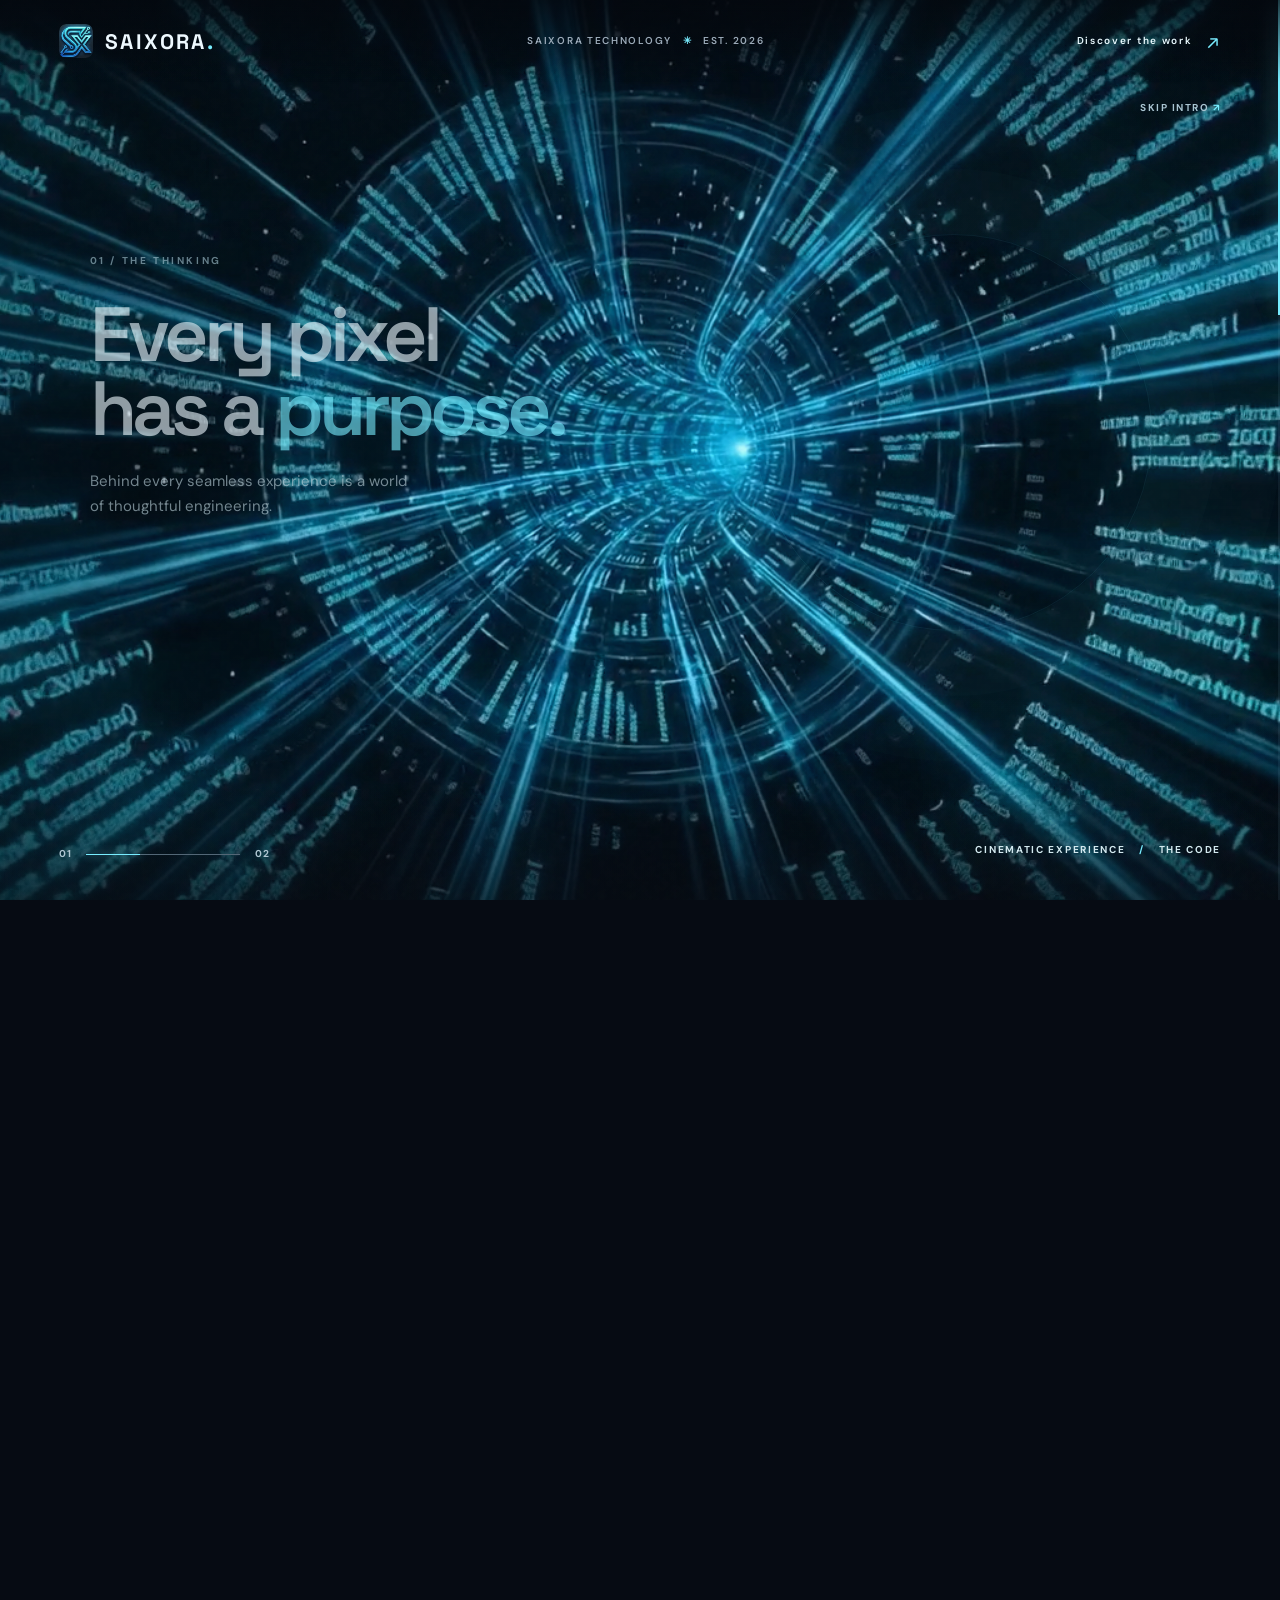
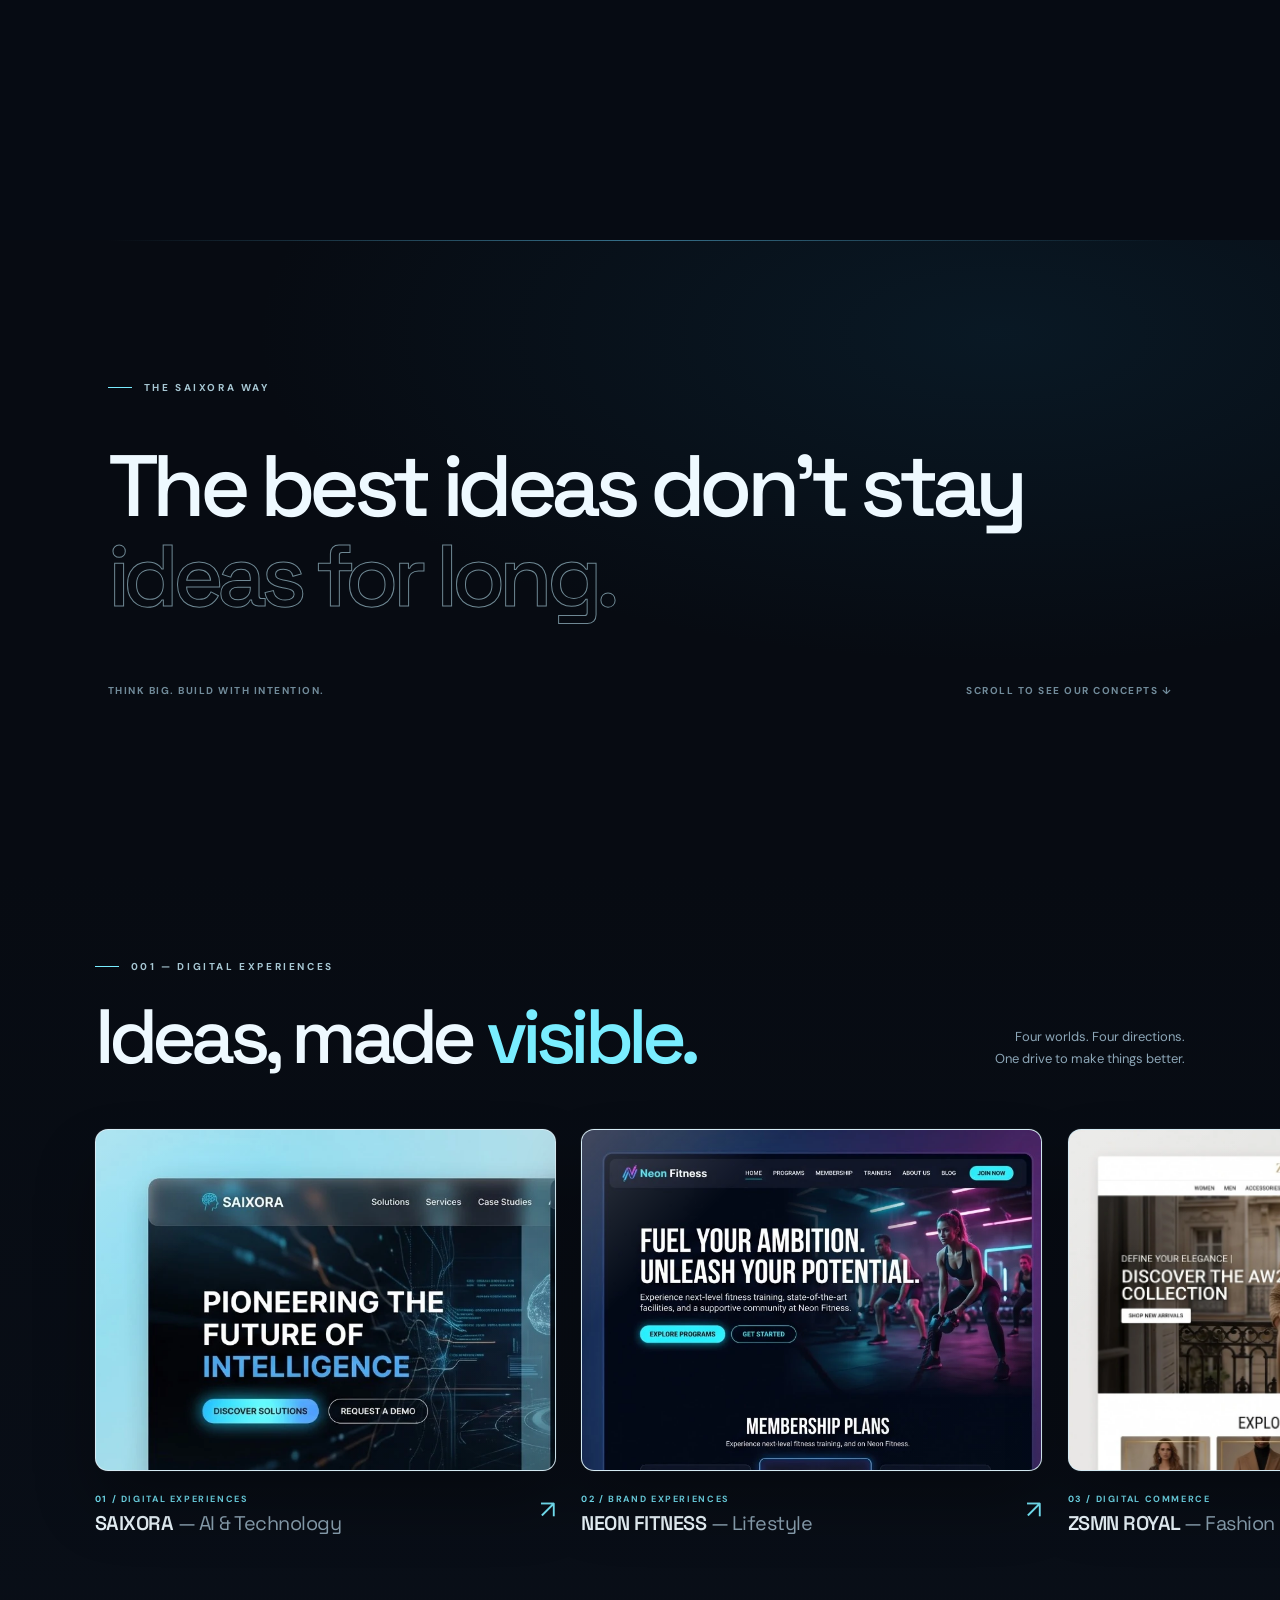
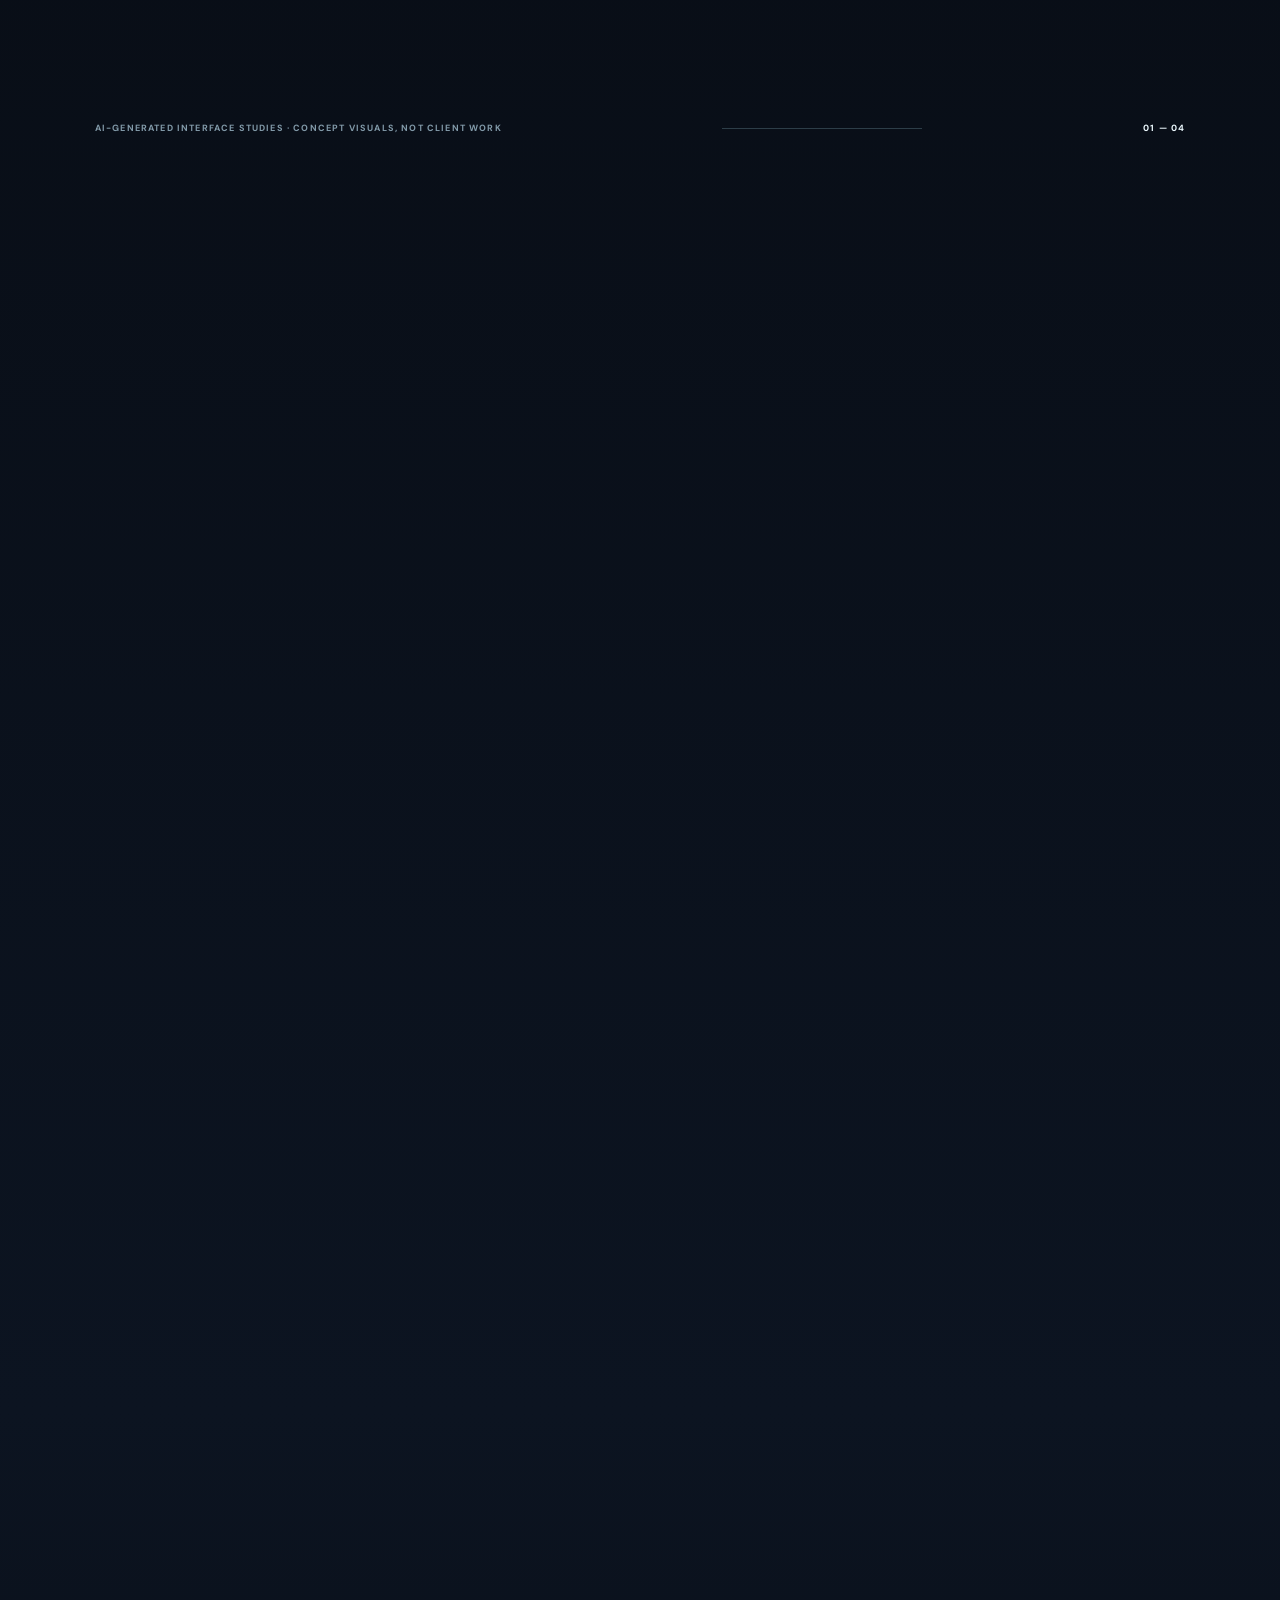
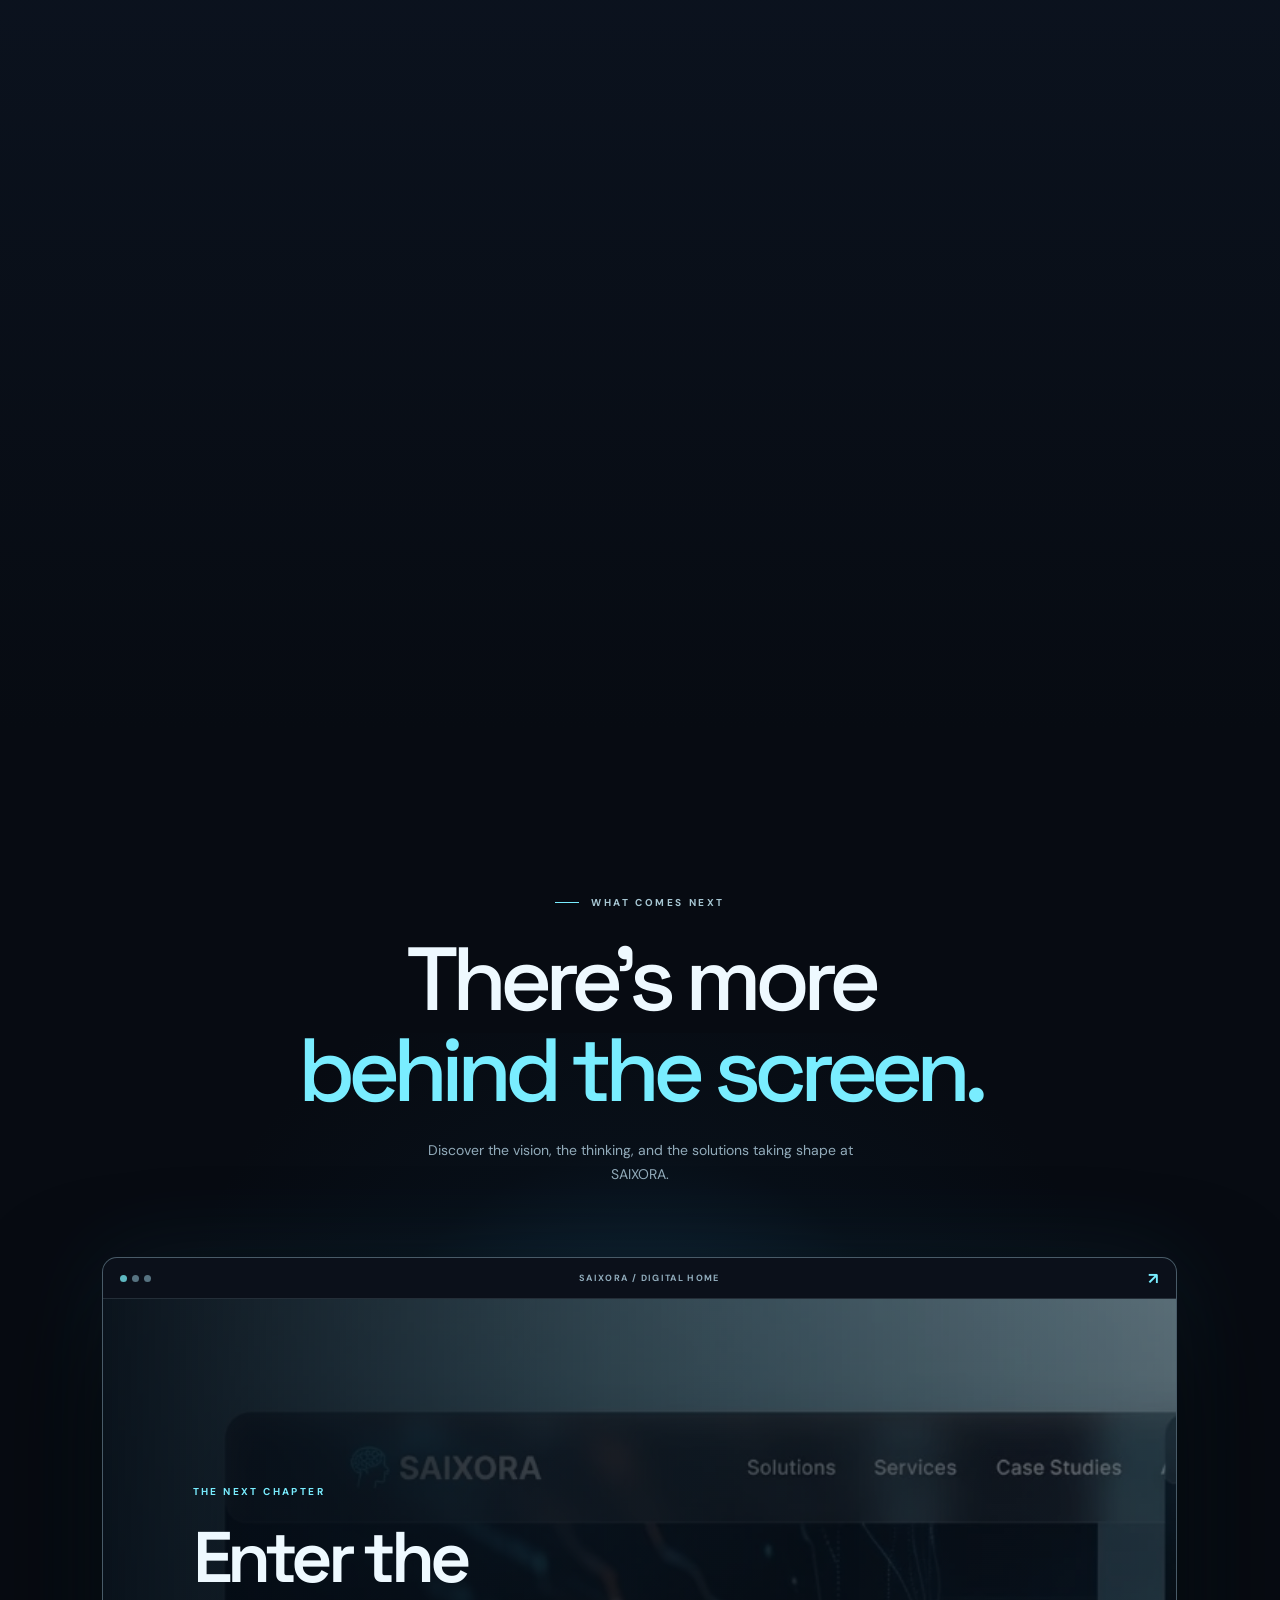
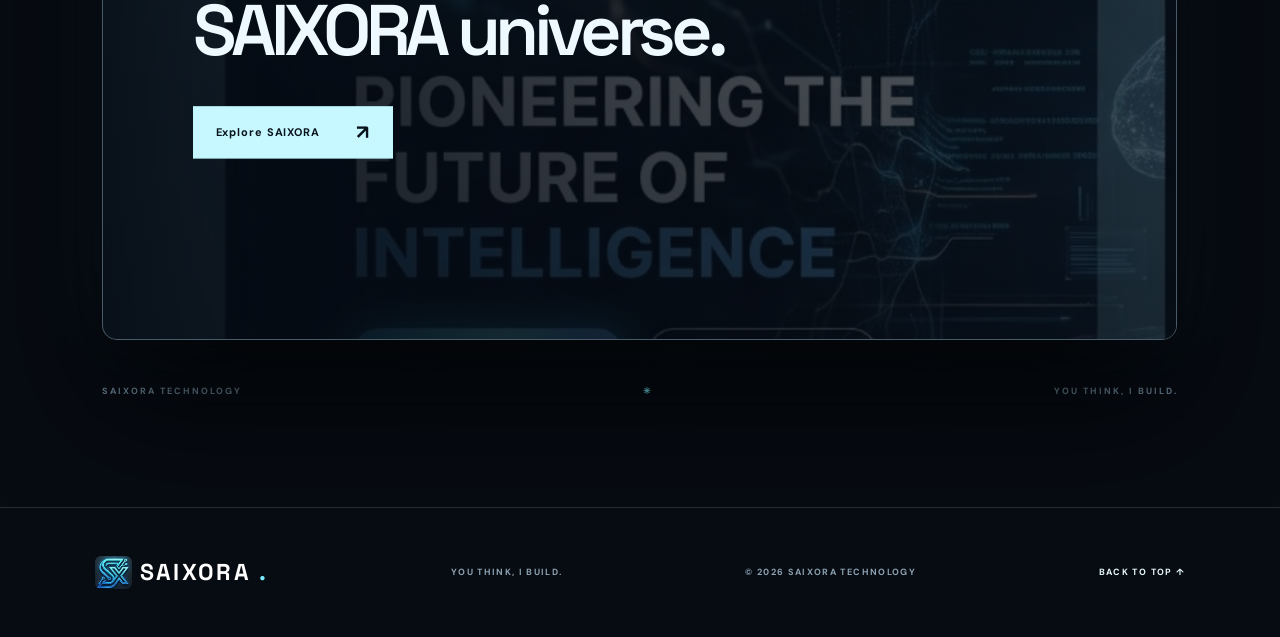
==== public/index.html @ 0c9376a0 "Saixora File uploads" ====
<!doctype html>
<html lang="en">
<head>
  <meta charset="utf-8">
  <meta name="viewport" content="width=device-width, initial-scale=1, viewport-fit=cover">
  <meta name="theme-color" content="#070b12">
  <meta name="description" content="SAIXORA — You think, I build. A cinematic introduction to thoughtful software, design, and technology.">
  <meta name="robots" content="noindex, nofollow">
  
  <title>SAIXORA® — You think, I build.</title>
  <link rel="icon" href="assets/favicon.png" type="image/png">
  <link rel="preload" href="assets/opening-poster.webp" as="image" fetchpriority="high">
  <link rel="stylesheet" href="styles.css">
</head>
<body>
  <a class="skip-link" href="#work">Skip cinematic introduction</a>
  <div class="ambient ambient--one" aria-hidden="true"></div>
  <div class="ambient ambient--two" aria-hidden="true"></div>

  <header class="site-header" id="siteHeader">
    <a href="#top" class="brand" aria-label="SAIXORA, back to beginning">
      <span class="brand-symbol" aria-hidden="true"><img src="assets/saixora-symbol.webp" alt="" width="38" height="38"></span>
      <span>SAIXORA<span class="brand-dot">.</span></span>
    </a>
    <span class="header-center">SAIXORA TECHNOLOGY <span class="header-star">✳</span> EST. 2026</span>
    <a class="header-link" href="#work">Discover the work <span aria-hidden="true">↗</span></a>
  </header>

  <main id="top">
    <section class="story" id="story" aria-label="Scroll-controlled cinematic SAIXORA introduction">
      <div class="story-stage">
        <div class="video-shell" aria-hidden="true">
          <video id="cinematic" class="cinematic" muted playsinline webkit-playsinline preload="none" poster="assets/opening-poster.webp" disablepictureinpicture aria-hidden="true">
            
          </video>
          <div class="video-vignette"></div>
          <div class="video-bottom-fade"></div>
          <div class="cinematic-grain"></div>
        </div>
        <div class="hero-orbit" aria-hidden="true"></div>
        <div class="story-copy story-copy--intro" id="introCopy">
          <p class="eyebrow"><span class="pulse-dot"></span> FROM THOUGHT TO TECHNOLOGY</p>
          <h1>You think<span class="accent-comma">,</span><br><span class="gradient-text">I build.</span></h1>
          <p class="story-subtitle">Not just websites. Experiences that turn ideas into something real.</p>
          <a class="text-link" href="#work">See what's possible <span aria-hidden="true">↗</span></a>
        </div>
        <div class="story-copy story-copy--code" id="codeCopy" aria-hidden="true">
          <p class="eyebrow">01 / THE THINKING</p>
          <h2>Every pixel<br>has a <em>purpose.</em></h2>
          <p>Behind every seamless experience is a world of thoughtful engineering.</p>
        </div>
        <div class="story-copy story-copy--craft" id="craftCopy" aria-hidden="true">
          <p class="eyebrow">02 / THE MAKING</p>
          <h2>Designed to feel.<br><em>Built to work.</em></h2>
          <p>Design, code and curiosity — engineered together.</p>
        </div>
        <div class="story-progress" aria-label="Introduction scroll progress">
          <span>01</span><span class="story-progress-track"><span id="storyProgressFill"></span></span><span>02</span>
        </div>
        <div class="story-hint" id="storyHint"><span class="scroll-wheel" aria-hidden="true"><span></span></span><span>SCROLL TO EXPLORE</span></div>
        <div class="story-status" id="storyStatus" role="status" aria-live="polite">CINEMATIC EXPERIENCE <span class="status-separator">/</span> <span id="sceneLabel">DISCOVER</span></div>
        <a class="skip-intro" href="#work">SKIP INTRO <span aria-hidden="true">↗</span></a>
        <div class="story-scroll-indicator" aria-hidden="true"><span></span></div>
      </div>
    </section>

    <section class="manifesto" aria-label="Our approach">
      <div class="manifesto-line" aria-hidden="true"></div>
      <p class="section-kicker"><span class="kicker-rule"></span> THE SAIXORA WAY</p>
      <p class="manifesto-heading">The best ideas don't stay<br><span class="outline-text">ideas for long.</span></p>
      <div class="manifesto-bottom"><span>THINK BIG. BUILD WITH INTENTION.</span><span>SCROLL TO SEE OUR CONCEPTS ↓</span></div>
    </section>

    <section class="gallery" id="work" aria-label="Selected website interface concepts">
      <div class="gallery-stage">
        <div class="gallery-header">
          <div>
            <p class="section-kicker"><span class="kicker-rule"></span> 001 — DIGITAL EXPERIENCES</p>
            <h2>Ideas, made <em>visible.</em></h2>
          </div>
          <div class="gallery-lead">Four worlds. Four directions.<br>One drive to make things better.</div>
        </div>
        <div class="gallery-viewport" id="galleryViewport">
          <div class="gallery-track" id="galleryTrack">
            <button class="project-card" type="button" data-project="saixora" aria-label="View SAIXORA interface concept">
              <span class="project-preview"><img loading="lazy" src="assets/saixora.webp" alt="Dark AI technology website interface concept for SAIXORA"><span class="preview-reflection"></span><span class="project-open" aria-hidden="true">↗</span></span>
              <span class="project-info"><span><span class="project-index">01 / DIGITAL EXPERIENCES</span><strong>SAIXORA <span>— AI & Technology</span></strong></span><span class="project-arrow" aria-hidden="true">↗</span></span>
            </button>
            <button class="project-card" type="button" data-project="neon" aria-label="View Neon Fitness interface concept">
              <span class="project-preview"><img loading="lazy" src="assets/neon-fitness.webp" alt="Neon blue and violet fitness website interface concept"><span class="preview-reflection"></span><span class="project-open" aria-hidden="true">↗</span></span>
              <span class="project-info"><span><span class="project-index">02 / BRAND EXPERIENCES</span><strong>NEON FITNESS <span>— Lifestyle</span></strong></span><span class="project-arrow" aria-hidden="true">↗</span></span>
            </button>
            <button class="project-card" type="button" data-project="royal" aria-label="View ZSMN Royal interface concept">
              <span class="project-preview"><img loading="lazy" src="assets/zsmn-royal.webp" alt="Editorial beige fashion ecommerce website interface concept"><span class="preview-reflection"></span><span class="project-open" aria-hidden="true">↗</span></span>
              <span class="project-info"><span><span class="project-index">03 / DIGITAL COMMERCE</span><strong>ZSMN ROYAL <span>— Fashion</span></strong></span><span class="project-arrow" aria-hidden="true">↗</span></span>
            </button>
            <button class="project-card" type="button" data-project="nova" aria-label="View Secure Nova interface concept">
              <span class="project-preview"><img loading="lazy" src="assets/secure-nova.webp" alt="Clean blue classroom security platform website interface concept"><span class="preview-reflection"></span><span class="project-open" aria-hidden="true">↗</span></span>
              <span class="project-info"><span><span class="project-index">04 / PRODUCT DESIGN</span><strong>SECURE NOVA <span>— Education</span></strong></span><span class="project-arrow" aria-hidden="true">↗</span></span>
            </button>
          </div>
        </div>
        <div class="gallery-footer"><span>AI-GENERATED INTERFACE STUDIES · CONCEPT VISUALS, NOT CLIENT WORK</span><div class="gallery-progress"><span id="galleryProgressFill"></span></div><span class="gallery-counter" id="galleryCounter">01 — 04</span></div>
      </div>
    </section>

    <section class="spotlight" id="spotlight" aria-label="Explore the SAIXORA concept">
      <div class="spotlight-glow" aria-hidden="true"></div>
      <div class="spotlight-heading"><p class="section-kicker"><span class="kicker-rule"></span> WHAT COMES NEXT</p><h2>There's more<br><em>behind the screen.</em></h2><p>Discover the vision, the thinking, and the solutions taking shape at SAIXORA.</p></div>
      <div class="spotlight-frame" id="spotlightFrame">
        <div class="spotlight-topbar" aria-hidden="true"><span class="window-dots"><i></i><i></i><i></i></span><span>SAIXORA / DIGITAL HOME</span><span class="window-arrow">↗</span></div>
        <div class="spotlight-visual"><img src="assets/saixora.webp" loading="lazy" alt="SAIXORA AI-themed website interface concept"><div class="spotlight-scrim"></div><div class="spotlight-overlay"><span class="spotlight-label">THE NEXT CHAPTER</span><h3>Enter the<br>SAIXORA universe.</h3><button class="explore-button" id="exploreBtn" type="button"><span>Explore SAIXORA</span><span aria-hidden="true">↗</span></button></div></div>
      </div>
      <p class="spotlight-footnote">SAIXORA TECHNOLOGY <span>✳</span> YOU THINK, I BUILD.</p>
    </section>
  </main>

  <footer class="footer"><a href="#top" class="footer-brand"><img src="assets/saixora-symbol.webp" alt="" width="37" height="33">SAIXORA<span>.</span></a><span>YOU THINK, I BUILD.</span><span>© <span id="year">2026</span> SAIXORA TECHNOLOGY</span><a href="#top">BACK TO TOP ↑</a></footer>

  <dialog id="projectDialog" class="project-dialog" aria-labelledby="dialogTitle">
    <div class="dialog-top"><span class="dialog-kicker">INTERFACE CONCEPT / <span id="dialogNumber">01</span></span><button type="button" id="closeDialog" class="dialog-close" aria-label="Close project preview">✕</button></div>
    <div class="dialog-grid"><div class="dialog-image"><img id="dialogImage" src="assets/saixora.webp" alt=""></div><div class="dialog-details"><span class="section-kicker">THE CONCEPT</span><h2 id="dialogTitle">SAIXORA</h2><p id="dialogDescription"></p><p class="dialog-note">AI-generated concept artwork supplied for this landing page; not a live client project.</p><button type="button" class="dialog-back" id="dialogBack">Back to the gallery ↗</button></div></div>
  </dialog>


  <script src="script.js" defer></script>
</body>
</html>
---- public/styles.css ----
@import url('https://fonts.googleapis.com/css2?family=DM+Sans:wght@400;500;600;700&family=Space+Grotesk:wght@400;500;600;700&display=swap');
:root{color-scheme:dark;--bg:#070b12;--bg2:#0b101b;--ink:#eef9ff;--muted:#8b9da9;--line:rgba(192,236,255,.15);--cyan:#79edff;--blue:#3997ff;--header-h:82px;--font-display:'Space Grotesk',Arial,sans-serif;--font-body:'DM Sans',Arial,sans-serif;scroll-behavior:smooth}
*{box-sizing:border-box}html{background:var(--bg);scroll-padding-top:20px}body{margin:0;overflow-x:hidden;background:var(--bg);color:var(--ink);font-family:var(--font-body);-webkit-font-smoothing:antialiased}body.dialog-open{overflow:hidden}button,a{-webkit-tap-highlight-color:transparent}button{font:inherit}a{color:inherit;text-decoration:none}button:focus-visible,a:focus-visible{outline:2px solid var(--cyan);outline-offset:5px}button:disabled{cursor:not-allowed}::selection{background:var(--cyan);color:#08111b}.skip-link{position:fixed;z-index:101;top:-90px;left:15px;background:#d2fcff;color:#061020;border-radius:8px;padding:15px}.skip-link:focus{top:15px}.ambient{position:fixed;pointer-events:none;z-index:0;border-radius:50%;filter:blur(110px);opacity:.22}.ambient--one{top:-25%;right:-20%;width:50vw;height:50vw;background:#194e8d}.ambient--two{bottom:-40%;left:-20%;width:55vw;height:55vw;background:#07748e;opacity:.12}
.site-header{position:fixed;z-index:40;top:0;left:0;right:0;height:var(--header-h);display:flex;align-items:center;justify-content:space-between;gap:24px;padding:0 clamp(23px,4.6vw,86px);background:linear-gradient(180deg,rgba(4,8,14,.78),rgba(4,8,14,0));transition:background .35s,border-color .35s;white-space:nowrap}.site-header.is-scrolled{background:rgba(5,9,16,.83);backdrop-filter:blur(24px);-webkit-backdrop-filter:blur(24px);border-bottom:1px solid var(--line)}.brand{display:inline-flex;align-items:center;gap:12px;font:700 21px/1 var(--font-display);letter-spacing:.115em}.brand-symbol{width:34px;height:34px;display:inline-flex;color:#a5f0ff}.brand-symbol svg{width:100%}.brand-dot{color:var(--cyan)}.header-center,.header-link{font:600 10px/1.4 var(--font-body);letter-spacing:.17em}.header-center{color:#9cabb9}.header-star{color:var(--cyan);padding:0 7px}.header-link{display:flex;gap:15px;align-items:center;color:#eafaff}.header-link span{font:20px/1 var(--font-display);color:var(--cyan);transition:transform .2s}.header-link:hover span{transform:translate(3px,-3px)}
.story{position:relative;height:560vh;background:#060b13}.story-stage{position:sticky;top:0;height:100vh;height:100svh;min-height:520px;overflow:hidden;isolation:isolate}.video-shell,.cinematic,.video-vignette,.video-bottom-fade,.cinematic-grain{position:absolute;inset:0;width:100%;height:100%}.video-shell{z-index:-2;background:#050a12}.cinematic{display:block;object-fit:cover;object-position:center center}.video-vignette{background:linear-gradient(90deg,rgba(3,8,14,.36),transparent 45%,rgba(4,9,17,.09)),linear-gradient(0deg,rgba(4,8,15,.48),transparent 24%,transparent 70%,rgba(4,8,15,.36))}.video-bottom-fade{background:linear-gradient(0deg,rgba(7,11,18,.48),transparent 13%)}.cinematic-grain{opacity:.15;pointer-events:none;background-image:url("data:image/svg+xml,%3Csvg viewBox='0 0 180 180' xmlns='http://www.w3.org/2000/svg'%3E%3Cfilter id='n'%3E%3CfeTurbulence type='fractalNoise' baseFrequency='.7' numOctaves='2' stitchTiles='stitch'/%3E%3C/filter%3E%3Cpath filter='url(%23n)' opacity='.1' d='M0 0h180v180H0z'/%3E%3C/svg%3E")}.hero-orbit{position:absolute;top:26%;right:10%;width:31vw;max-width:480px;aspect-ratio:1;border:1px solid rgba(121,237,255,.11);border-radius:50%;box-shadow:0 0 0 65px rgba(121,237,255,.024),0 0 0 130px rgba(121,237,255,.019);opacity:.65;pointer-events:none}.story-copy{position:absolute;z-index:3;pointer-events:none}.story-copy--intro{top:25%;right:clamp(25px,8.8vw,170px);max-width:min(545px,43vw);opacity:1;transform:translateY(0)}.story-copy--intro .text-link{pointer-events:auto}.eyebrow,.section-kicker{margin:0;display:flex;gap:12px;align-items:center;font-size:10px;font-weight:700;letter-spacing:.26em;color:#a7c7d3}.pulse-dot{display:inline-block;height:6px;width:6px;border-radius:50%;background:var(--cyan);box-shadow:0 0 0 6px rgba(121,237,255,.11),0 0 20px var(--cyan)}.story-copy h1{margin:31px 0 24px;font:600 clamp(76px,7.7vw,156px)/.87 var(--font-display);letter-spacing:-.088em;white-space:nowrap}.accent-comma{color:var(--cyan)}.gradient-text{background:linear-gradient(95deg,#f8feff 15%,#9deaff 64%,#57abe9);-webkit-background-clip:text;background-clip:text;color:transparent}.story-subtitle{margin:0;max-width:330px;font-size:clamp(13px,1.15vw,17px);line-height:1.7;color:#bdcdd9}.text-link{display:inline-flex;margin-top:35px;gap:36px;align-items:center;border-bottom:1px solid rgba(202,239,249,.64);padding:0 0 13px;font-size:11px;letter-spacing:.14em;text-transform:uppercase;font-weight:700}.text-link span{color:var(--cyan);font-size:20px}.story-copy--code,.story-copy--craft{top:27%;left:clamp(30px,7vw,140px);max-width:500px;opacity:0;transform:translateY(30px)}.story-copy--code h2,.story-copy--craft h2{margin:30px 0 23px;font:600 clamp(56px,6vw,102px)/.97 var(--font-display);letter-spacing:-.065em}.story-copy--code h2 em,.story-copy--craft h2 em,.gallery-header em,.spotlight-heading em{font-style:normal;color:var(--cyan)}.story-copy--code p:last-child,.story-copy--craft p:last-child{max-width:320px;color:#bdd3dc;line-height:1.7;font-size:15px}.story-progress{position:absolute;z-index:4;left:clamp(25px,4.6vw,86px);bottom:41px;display:flex;gap:15px;align-items:center;color:#b0c7d2;font:700 10px/1 var(--font-body);letter-spacing:.08em}.story-progress-track{width:clamp(80px,12vw,180px);height:1px;background:#536776;display:block}.story-progress-track span{display:block;height:100%;width:0;background:var(--cyan);box-shadow:0 0 8px var(--cyan)}.story-hint{position:absolute;left:50%;bottom:36px;transform:translateX(-50%);display:flex;flex-direction:column;align-items:center;gap:12px;font:700 9px/1 var(--font-body);letter-spacing:.25em;color:#d4eaf0;transition:opacity .3s}.scroll-wheel{height:32px;width:21px;border:1px solid #95bec7;border-radius:14px;display:flex;justify-content:center;padding-top:6px}.scroll-wheel span{height:7px;width:2px;background:var(--cyan);border-radius:2px;animation:scroll-dot 1.7s ease-in-out infinite}@keyframes scroll-dot{0%,100%{transform:translateY(0);opacity:0}40%{opacity:1}80%{transform:translateY(10px);opacity:0}}.story-status{position:absolute;bottom:45px;right:clamp(25px,4.6vw,86px);font:700 10px/1 var(--font-body);letter-spacing:.17em;color:#d3e9ef}.status-separator{padding:0 10px;color:var(--cyan)}.skip-intro{position:absolute;right:clamp(25px,4.6vw,86px);top:calc(var(--header-h) + 21px);color:#a9c4d1;font:700 10px/1 var(--font-body);letter-spacing:.15em}.skip-intro span{color:var(--cyan)}.story-scroll-indicator{position:absolute;right:0;top:0;width:2px;height:100%;background:rgba(151,218,239,.08)}.story-scroll-indicator span{display:block;background:var(--cyan);width:100%;height:0;box-shadow:0 0 20px var(--cyan)}
.manifesto{position:relative;z-index:2;min-height:70vh;padding:clamp(100px,11vw,190px) clamp(25px,8.4vw,165px) 70px;background:radial-gradient(ellipse 58% 52% at 78% 15%,rgba(16,65,92,.25),transparent),#070b12}.manifesto-line{position:absolute;top:0;left:8.4%;right:8.4%;height:1px;background:linear-gradient(90deg,transparent,#36708a,transparent)}.kicker-rule{width:24px;height:1px;background:var(--cyan);display:inline-block}.manifesto-heading{font:500 clamp(49px,6.8vw,119px)/1.04 var(--font-display);letter-spacing:-.074em;margin:47px 0 62px}.outline-text{color:transparent;-webkit-text-stroke:1px rgba(197,241,255,.55)}.manifesto-bottom{display:flex;justify-content:space-between;gap:25px;color:#718b9a;font-size:10px;letter-spacing:.15em;font-weight:700}.gallery{height:340vh;position:relative;background:linear-gradient(180deg,#070b12,#0c1421 70%,#070b12)}.gallery-stage{position:sticky;top:0;min-height:650px;height:100vh;height:100svh;display:flex;flex-direction:column;overflow:hidden;padding:clamp(85px,10vh,110px) 0 36px}.gallery-header{display:flex;justify-content:space-between;align-items:flex-end;padding:0 clamp(25px,7.4vw,140px);gap:30px}.gallery-header h2{font:500 clamp(48px,6vw,100px)/1.02 var(--font-display);letter-spacing:-.075em;margin:24px 0 0}.gallery-lead{font-size:13px;line-height:1.7;color:#8ca6b7;text-align:right;margin-bottom:5px}.gallery-viewport{width:100%;margin-top:clamp(30px,6vh,67px);overflow:visible;flex:1;min-height:0}.gallery-track{display:flex;gap:clamp(20px,2vw,36px);padding:0 clamp(25px,7.4vw,140px);width:max-content;will-change:transform;align-items:flex-start}.project-card{border:0;padding:0;color:inherit;text-align:left;background:none;display:block;flex:none;width:clamp(310px,36vw,610px);cursor:pointer}.project-preview{position:relative;display:block;height:clamp(250px,38vh,440px);border:1px solid rgba(177,236,255,.22);border-radius:13px;overflow:hidden;background:#dfeaf1;box-shadow:0 34px 60px rgba(0,0,0,.3),0 0 0 1px rgba(255,255,255,.04)}.project-preview img{position:absolute;inset:0;width:100%;height:auto;min-height:100%;object-fit:cover;object-position:top center;transition:transform .7s cubic-bezier(.2,.8,.2,1);display:block}.project-card:hover .project-preview img,.project-card:focus-visible .project-preview img{transform:scale(1.055)}.preview-reflection{position:absolute;inset:0;background:linear-gradient(135deg,rgba(255,255,255,.2),transparent 26%,transparent 70%,rgba(4,17,31,.22));pointer-events:none}.project-open{position:absolute;bottom:19px;right:19px;display:grid;place-items:center;height:39px;width:39px;border-radius:50%;background:#ecfcff;color:#06111b;font-size:24px;opacity:0;transform:translateY(10px);transition:.3s}.project-card:hover .project-open,.project-card:focus-visible .project-open{opacity:1;transform:none}.project-info{margin-top:22px;display:flex;justify-content:space-between;gap:20px}.project-info strong{font:600 clamp(15px,1.55vw,22px)/1.5 var(--font-display);letter-spacing:-.025em;display:block}.project-info strong span{font-weight:400;color:#8da4b4}.project-index{display:block;color:var(--cyan);font-size:9px;letter-spacing:.18em;font-weight:700;margin-bottom:4px}.project-arrow{font-size:25px;color:var(--cyan)}.gallery-footer{display:flex;justify-content:space-between;align-items:center;gap:25px;padding:20px clamp(25px,7.4vw,140px) 0;color:#829aa9;font-size:9px;letter-spacing:.13em;font-weight:700;white-space:nowrap}.gallery-progress{height:1px;flex:1;max-width:200px;background:rgba(157,201,216,.25)}.gallery-progress span{height:100%;width:0;display:block;background:var(--cyan)}.gallery-counter{color:#edfaff}
.spotlight{min-height:130vh;padding:clamp(110px,13vw,230px) clamp(24px,8vw,160px) 110px;position:relative;isolation:isolate;text-align:center;overflow:hidden;background:#070b12}.spotlight-glow{position:absolute;z-index:-1;left:50%;top:22%;transform:translateX(-50%);width:min(1000px,90vw);height:950px;background:radial-gradient(ellipse at 50% 45%,rgba(43,123,174,.3),rgba(15,52,76,.1) 42%,transparent 70%);pointer-events:none}.spotlight-heading .section-kicker{justify-content:center}.spotlight-heading h2{font:500 clamp(57px,7vw,115px)/1.01 var(--font-display);letter-spacing:-.078em;margin:25px auto 24px}.spotlight-heading p:last-child{font-size:14px;max-width:450px;margin:0 auto;line-height:1.7;color:#92abba}.spotlight-frame{max-width:1180px;margin:70px auto 0;transform:perspective(1000px) rotateX(7deg) scale(.92);opacity:.75;transition:transform 1s cubic-bezier(.2,.65,.22,1),opacity 1s;overflow:hidden;border-radius:15px;border:1px solid rgba(189,233,248,.35);box-shadow:0 60px 125px rgba(0,0,0,.8),0 0 100px rgba(55,134,173,.14);background:#0b101a}.spotlight-frame.in-view{transform:perspective(1000px) rotateX(0) scale(1);opacity:1}.spotlight-topbar{height:41px;display:flex;align-items:center;justify-content:space-between;padding:0 17px;border-bottom:1px solid rgba(199,244,255,.13);color:#91acbc;font-size:9px;letter-spacing:.15em;font-weight:700}.window-dots{display:flex;gap:5px}.window-dots i{width:7px;height:7px;background:#567280;border-radius:50%}.window-dots i:first-child{background:#5eb8c1}.window-arrow{font-size:16px;color:var(--cyan)}.spotlight-visual{height:clamp(420px,63vw,640px);overflow:hidden;position:relative;background:#101a23}.spotlight-visual>img{width:100%;height:auto;display:block;min-height:100%;object-fit:cover;object-position:top center;opacity:.7;filter:saturate(.82)}.spotlight-scrim{position:absolute;inset:0;background:linear-gradient(90deg,rgba(4,11,20,.94),rgba(4,11,20,.62) 47%,rgba(4,11,20,.35)),linear-gradient(0deg,rgba(4,11,20,.45),transparent)}.spotlight-overlay{position:absolute;left:clamp(25px,7vw,110px);top:50%;transform:translateY(-50%);text-align:left}.spotlight-label{color:var(--cyan);font-weight:700;letter-spacing:.24em;font-size:10px}.spotlight-overlay h3{font:600 clamp(43px,5.6vw,91px)/1.02 var(--font-display);letter-spacing:-.075em;margin:21px 0 39px}.explore-button{display:inline-flex;align-items:center;justify-content:space-between;gap:36px;padding:18px 22px;border:1px solid #bef7ff;background:#c8f8ff;color:#08131c;font-weight:700;font-size:11px;letter-spacing:.08em;cursor:pointer;transition:background .25s,transform .25s,box-shadow .25s}.explore-button span:last-child{font-size:20px;line-height:.6}.explore-button:hover{transform:translateY(-3px);background:#fff;box-shadow:0 10px 35px rgba(102,219,248,.27)}.spotlight-footnote{display:flex;justify-content:space-between;margin:45px auto 0;max-width:1180px;font-size:9px;letter-spacing:.22em;font-weight:700;color:#728c9d}.spotlight-footnote span{color:var(--cyan)}.footer{min-height:130px;display:flex;justify-content:space-between;align-items:center;gap:24px;flex-wrap:wrap;padding:35px clamp(25px,7.4vw,140px);border-top:1px solid var(--line);color:#8da2b1;font-size:9px;letter-spacing:.15em;font-weight:700}.footer-brand{font:700 23px/1 var(--font-display);letter-spacing:.1em;color:white}.footer-brand span{color:var(--cyan)}.footer a:last-child{color:#e8f9ff}
.project-dialog,.main-dialog{padding:0;border:1px solid rgba(177,236,255,.25);border-radius:15px;color:var(--ink);background:#101925;box-shadow:0 35px 120px rgba(0,0,0,.8)}dialog::backdrop{background:rgba(2,5,11,.85);backdrop-filter:blur(10px)}.project-dialog{width:min(1040px,94vw);max-height:88vh;overflow:hidden}.dialog-top{height:67px;padding:0 25px;display:flex;align-items:center;justify-content:space-between;border-bottom:1px solid var(--line)}.dialog-kicker{font-size:10px;letter-spacing:.19em;color:var(--cyan);font-weight:700}.dialog-close{width:35px;height:35px;border:1px solid var(--line);border-radius:50%;background:none;color:white;cursor:pointer}.dialog-grid{display:grid;grid-template-columns:1.1fr 1fr;min-height:420px;max-height:calc(88vh - 67px)}.dialog-image{overflow-y:auto;background:#e9edf1}.dialog-image img{width:100%;height:auto;display:block}.dialog-details{padding:clamp(30px,5vw,70px);overflow-y:auto;display:flex;flex-direction:column;align-items:flex-start}.dialog-details h2{font:600 clamp(38px,4vw,62px)/1.05 var(--font-display);letter-spacing:-.06em;margin:22px 0}.dialog-details>p:not(.dialog-note){line-height:1.8;font-size:15px;color:#bacbd4}.dialog-note{margin-top:auto;padding-top:20px;color:#819ba9;font-size:11px;line-height:1.6}.dialog-back{background:none;border:0;border-bottom:1px solid var(--cyan);padding:0 0 12px;margin-top:30px;cursor:pointer;color:var(--cyan);font-size:11px;font-weight:700;letter-spacing:.13em;text-transform:uppercase}.main-dialog{width:min(620px,92vw);max-height:90vh;overflow:auto}.main-dialog-inner{padding:clamp(32px,6vw,80px);text-align:center}.main-dialog-graphic{font:700 150px/.9 var(--font-display);letter-spacing:-.1em;color:#e2faff;margin-bottom:20px}.main-dialog-graphic span{font-size:50px;vertical-align:top;color:var(--cyan);margin-left:5px}.main-dialog-inner .section-kicker{justify-content:center}.main-dialog-inner h2{font:600 clamp(35px,5vw,58px)/1.1 var(--font-display);letter-spacing:-.06em;margin:25px 0}.main-dialog-inner p{color:#a8becb;line-height:1.8;font-size:14px;margin:0 auto 30px;max-width:390px}
@media(max-width:1100px){.header-center{display:none}.story-copy--intro{right:5.5vw}.gallery-stage{padding-top:100px}.gallery-header h2{font-size:clamp(45px,7vw,77px)}.project-card{width:clamp(310px,42vw,500px)}.gallery-lead{max-width:200px}}
@media(max-width:700px){:root{--header-h:68px}.site-header{padding:0 22px}.brand{font-size:17px;gap:9px}.brand-symbol{width:28px;height:28px}.header-link{font-size:9px;letter-spacing:.08em;gap:7px}.header-link span{font-size:16px}.story{height:420vh}.story-stage{min-height:0}.cinematic{object-fit:contain;object-position:center center}.video-shell{background:radial-gradient(circle at 55% 48%,#122b40,#050a12 70%)}.video-vignette{background:linear-gradient(0deg,rgba(4,9,17,.8),transparent 31%,transparent 75%,rgba(4,9,17,.4))}.hero-orbit{width:66vw;top:25%;right:-20%;opacity:.4}.story-copy--intro{top:19%;left:26px;right:26px;max-width:none;text-shadow:0 3px 21px rgba(0,0,0,.62)}.story-copy h1{font-size:clamp(64px,15vw,104px);margin:18px 0}.story-subtitle{font-size:13px;max-width:260px}.story-copy--code,.story-copy--craft{top:17%;left:27px;max-width:310px;text-shadow:0 3px 19px #000}.story-copy--code h2,.story-copy--craft h2{font-size:clamp(45px,11vw,70px)}.story-copy--code p:last-child,.story-copy--craft p:last-child{font-size:12px;max-width:245px}.story-progress{left:25px;bottom:30px;gap:9px}.story-progress-track{width:65px}.story-hint{bottom:75px}.story-status{right:24px;bottom:35px;font-size:8px;letter-spacing:.05em}.status-separator{padding:0 4px}.skip-intro{right:23px;top:88px;font-size:9px}.manifesto{min-height:56vh;padding:100px 25px 60px}.manifesto-line{left:25px;right:25px}.manifesto-heading{font-size:clamp(43px,10vw,71px);margin:35px 0 45px}.manifesto-bottom{font-size:8px;line-height:1.6}.gallery{height:auto}.gallery-stage{position:relative;min-height:0;height:auto;padding:70px 0 80px;overflow:hidden}.gallery-header{padding:0 25px;display:block}.gallery-header h2{font-size:clamp(48px,11vw,70px);margin-top:20px}.gallery-lead{margin-top:20px;text-align:left;max-width:none;font-size:12px}.gallery-viewport{overflow-x:auto;overflow-y:hidden;overscroll-behavior-inline:contain;scroll-snap-type:x mandatory;scrollbar-width:none;margin-top:38px;-webkit-overflow-scrolling:touch}.gallery-viewport::-webkit-scrollbar{display:none}.gallery-track{width:max-content;padding:0 25px 14px;gap:17px;transform:none!important}.project-card{width:min(80vw,370px);scroll-snap-align:center}.project-preview{height:340px}.project-info{margin-top:14px}.project-info strong{font-size:15px}.project-index{font-size:8px}.project-open{opacity:1;transform:none;bottom:12px;right:12px;width:32px;height:32px;font-size:19px}.gallery-footer{padding:20px 25px 0;font-size:8px;flex-wrap:wrap}.gallery-footer>span:first-child{width:100%;white-space:normal;line-height:1.7}.gallery-progress{max-width:none}.spotlight{min-height:0;padding:85px 20px 95px}.spotlight-heading h2{font-size:clamp(45px,10vw,72px)}.spotlight-heading p:last-child{font-size:12px;max-width:280px}.spotlight-frame{margin-top:40px}.spotlight-topbar{height:30px;padding:0 10px;font-size:7px}.spotlight-visual{height:430px}.spotlight-visual>img{width:auto;height:100%;max-width:none;min-height:0;object-fit:cover;object-position:left top}.spotlight-scrim{background:linear-gradient(90deg,rgba(4,11,20,.91),rgba(4,11,20,.48))}.spotlight-overlay{left:24px;right:18px}.spotlight-overlay h3{font-size:clamp(37px,10vw,61px)}.spotlight-footnote{margin-top:28px;letter-spacing:.07em;font-size:8px;gap:10px}.footer{padding:36px 22px;display:grid;grid-template-columns:1fr 1fr;gap:23px;font-size:8px}.footer>*:nth-child(even){text-align:right}.project-dialog{width:94vw;max-height:90vh}.dialog-grid{display:block;max-height:calc(90vh - 67px);overflow-y:auto}.dialog-image{height:230px;overflow:hidden}.dialog-image img{width:100%;height:auto}.dialog-details{padding:25px}.dialog-note{margin-top:20px}.main-dialog-graphic{font-size:90px}.main-dialog-graphic span{font-size:27px}}
@media(max-width:390px){.header-link{max-width:126px;text-align:right}.story-copy h1{font-size:62px}.story-status{display:none}.gallery-header h2{font-size:46px}.spotlight-overlay h3{font-size:37px}}
@media(prefers-reduced-motion:reduce){:root{scroll-behavior:auto}*,*::before,*::after{animation-duration:.01ms!important;transition-duration:.01ms!important}.story{height:100svh}.story-stage{position:relative}.cinematic{display:none}.video-shell{background:url('assets/opening-poster.webp') center center /cover no-repeat}.story-copy--intro{opacity:1!important;transform:none!important}.story-copy--code,.story-copy--craft{display:none}.story-hint,.story-progress,.story-status,.story-scroll-indicator{display:none}.gallery{height:auto}.gallery-stage{position:relative;height:auto;min-height:0;padding-top:95px}.gallery-viewport{overflow-x:auto;scroll-snap-type:x mandatory}.gallery-track{transform:none!important;padding-bottom:25px}.project-card{scroll-snap-align:start}.spotlight-frame{opacity:1;transform:none}}

/* Module 1.1: mobile gallery also advances with vertical scrolling. */
@media (max-width:700px) and (prefers-reduced-motion:no-preference) {
  .gallery { height:300svh; }
  .gallery-stage { position:sticky; top:0; height:100svh; min-height:0; padding:clamp(65px,11svh,88px) 0 19px; }
  .gallery-viewport { overflow:hidden; overscroll-behavior:auto; scroll-snap-type:none; flex:1; }
  .gallery-track { transform:translate3d(0,0,0); }
  .project-preview { height:clamp(190px,38svh,330px); }
}

/* Original scroll-controlled image frames remain untouched. Apply supplied SAIXORA identity. */
.brand-symbol{overflow:hidden;border-radius:7px}.brand-symbol img{display:block;width:100%;height:100%;object-fit:cover;border-radius:7px}
.footer-brand{display:inline-flex;align-items:center;gap:8px}.footer-brand img{display:block;border-radius:6px;object-fit:cover}
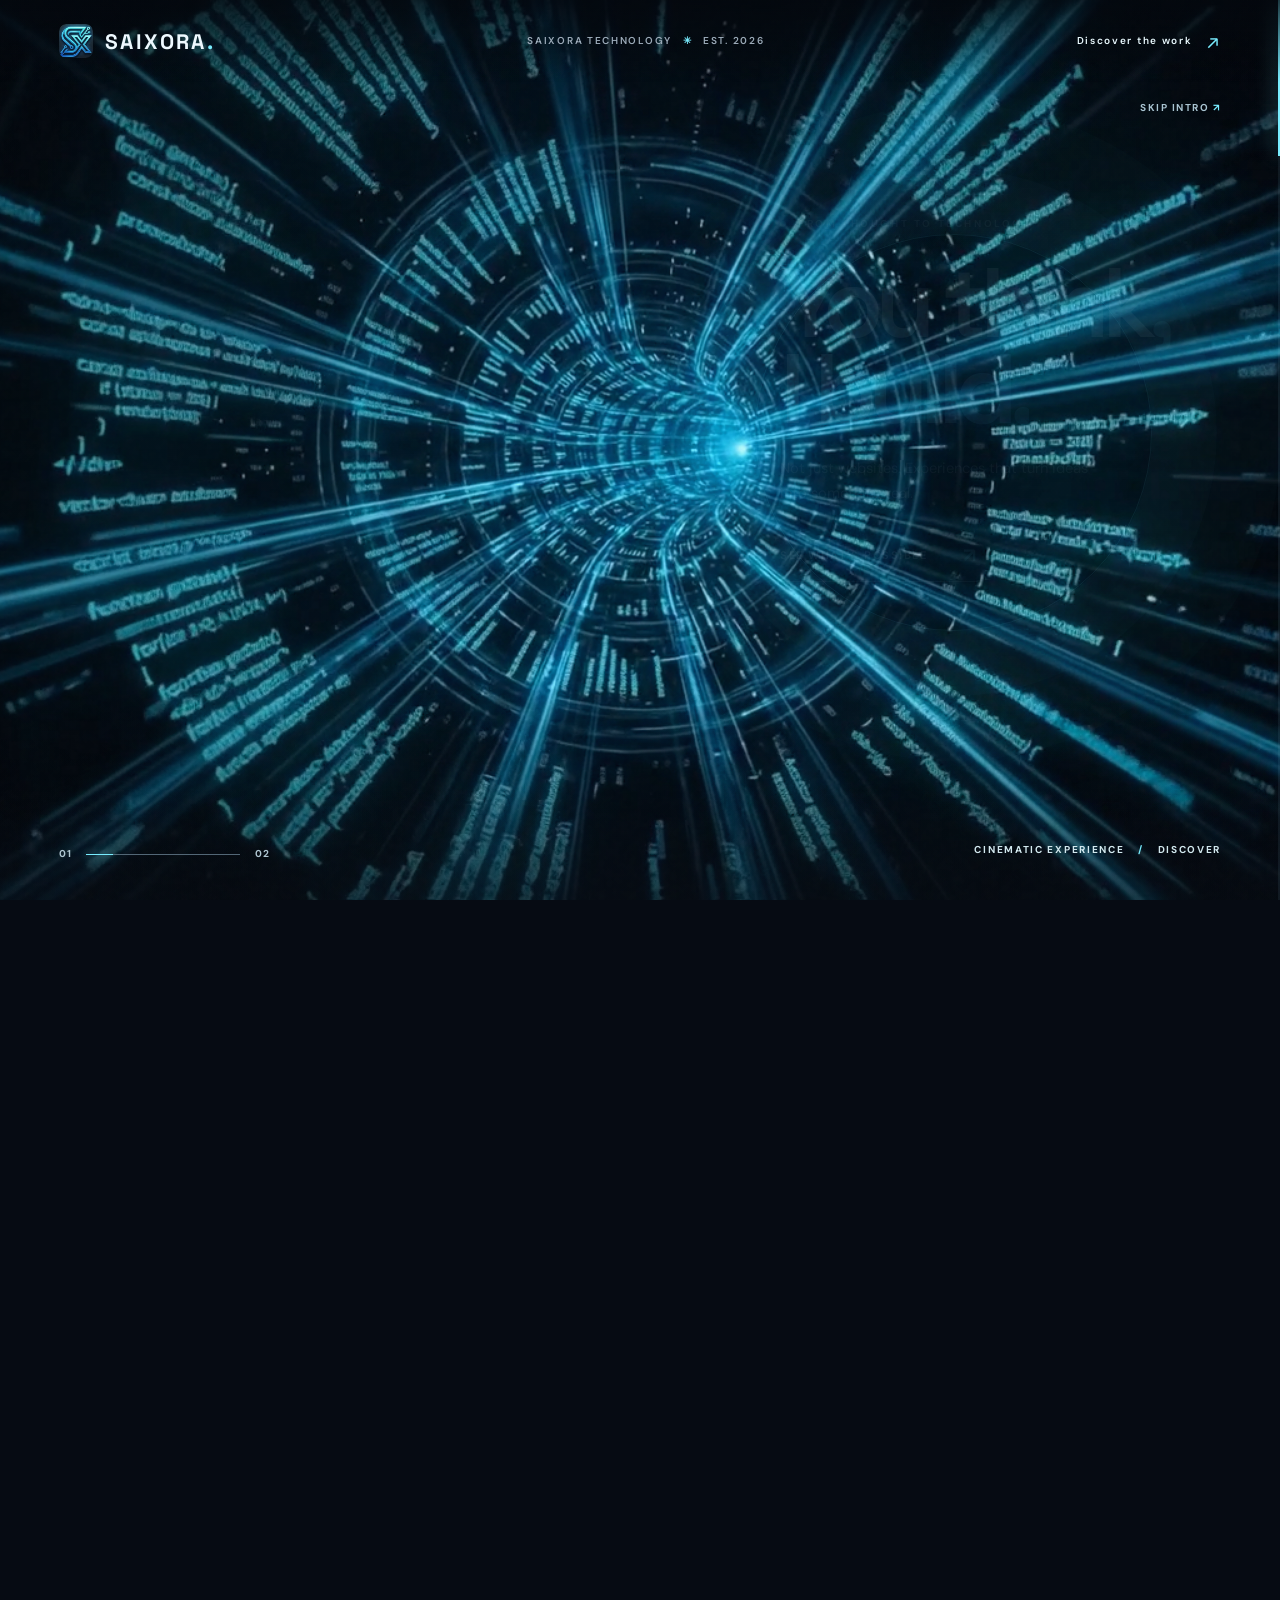
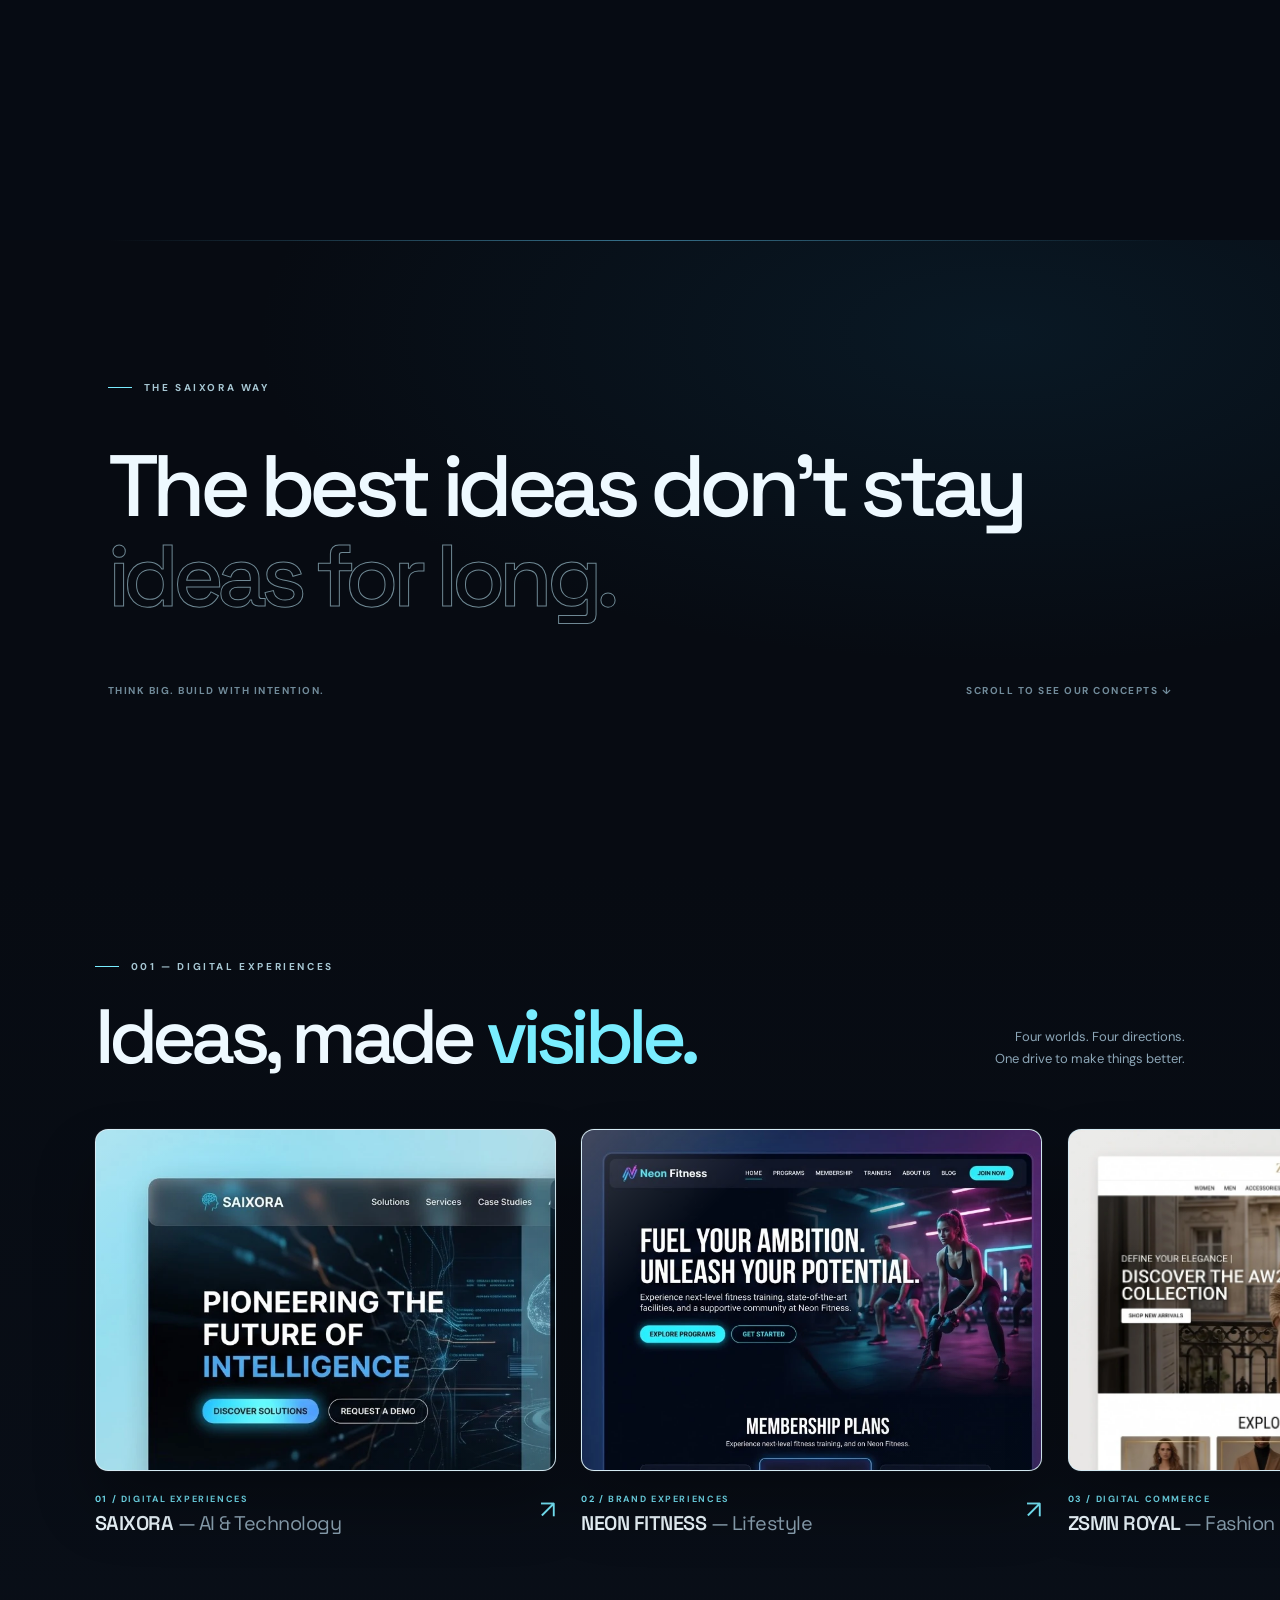
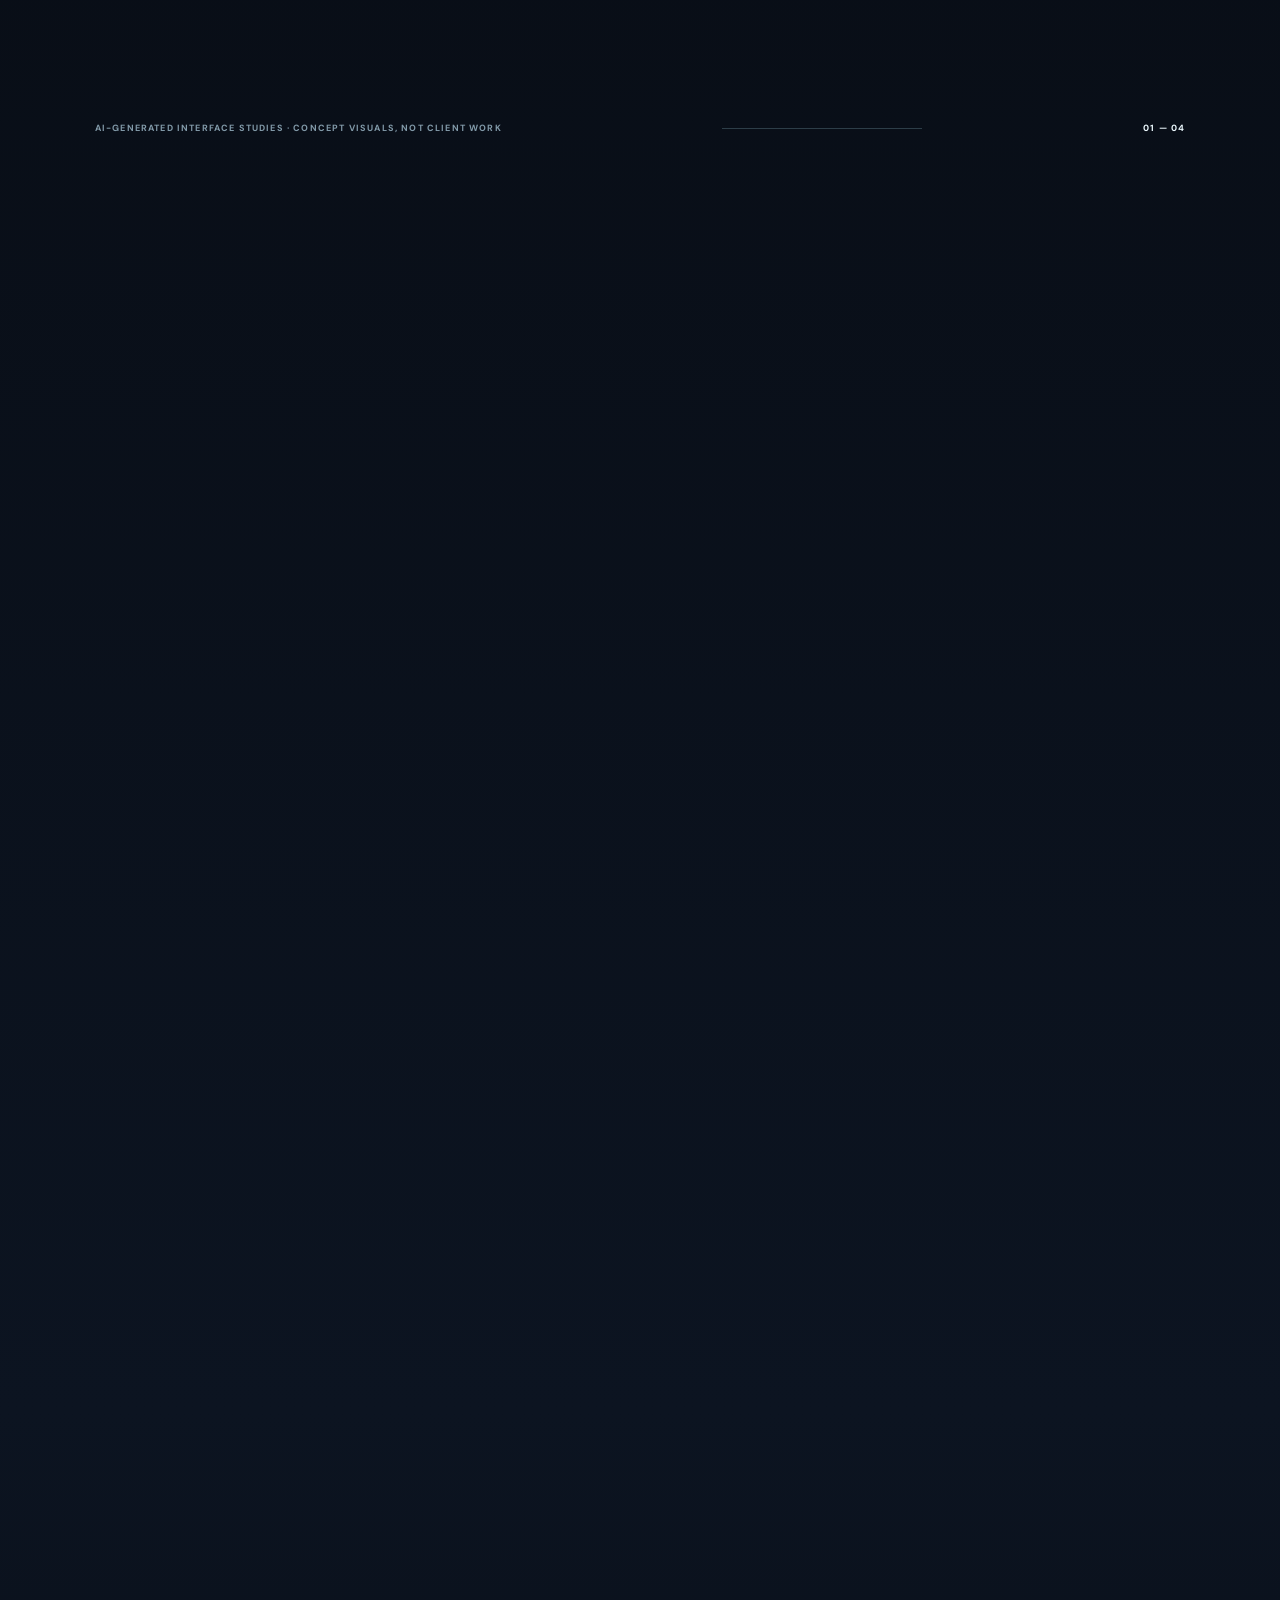
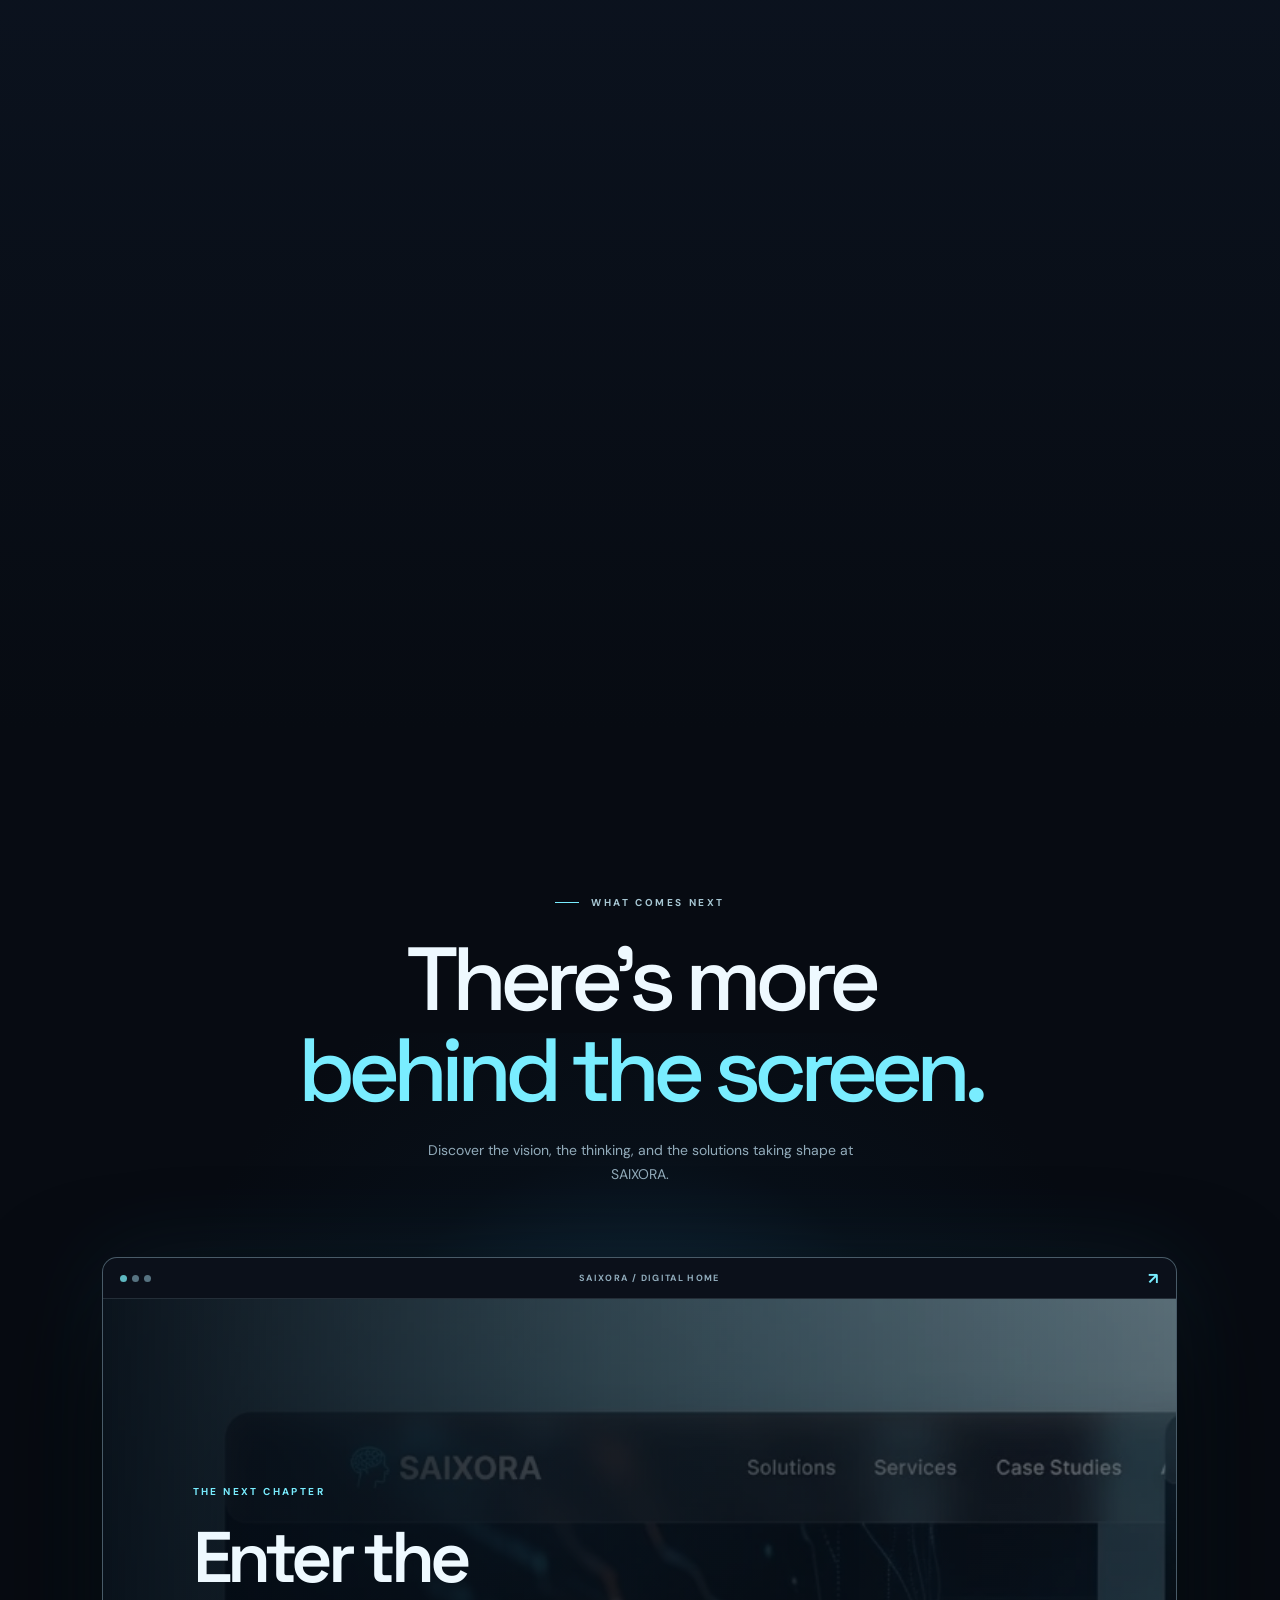
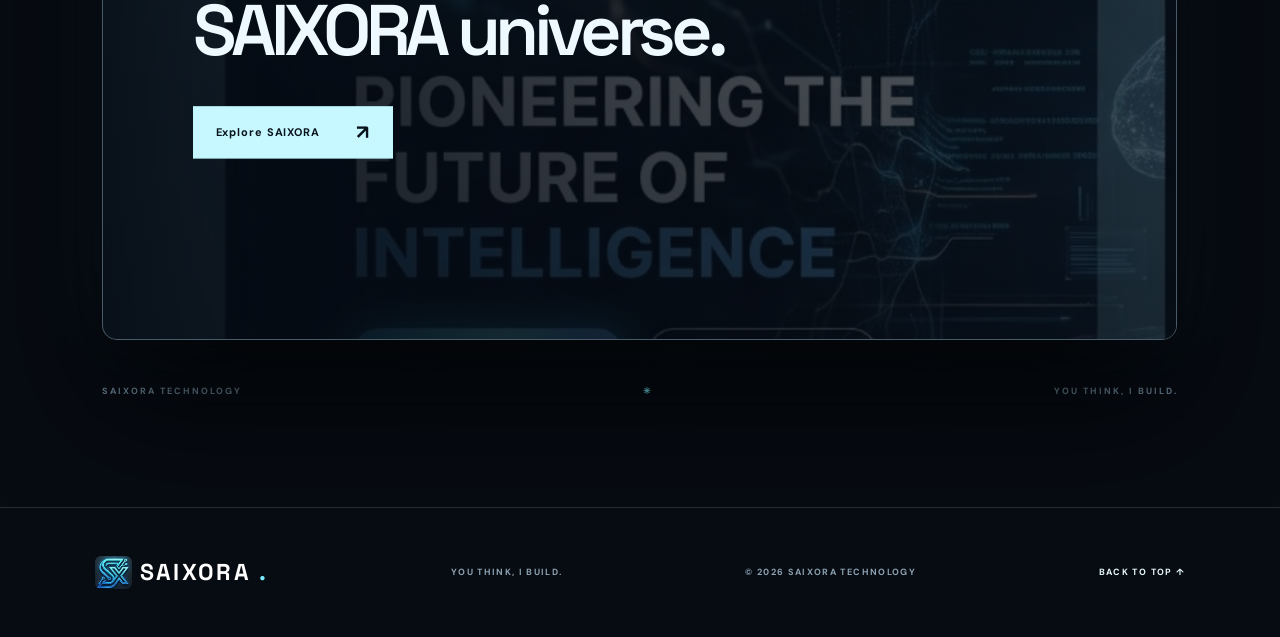
==== commit a4d4749e: "Changes" ====
--- a/public/index.html
+++ b/public/index.html
@@ -1,6 +1,7 @@
 <!doctype html>
 <html lang="en">
 <head>
+  <meta name="google-site-verification" content="_1b8NJ_AOctA23OZfcxHi8_ITWnginYz8o02t3eQHFw"/>
   <meta charset="utf-8">
   <meta name="viewport" content="width=device-width, initial-scale=1, viewport-fit=cover">
   <meta name="theme-color" content="#070b12">
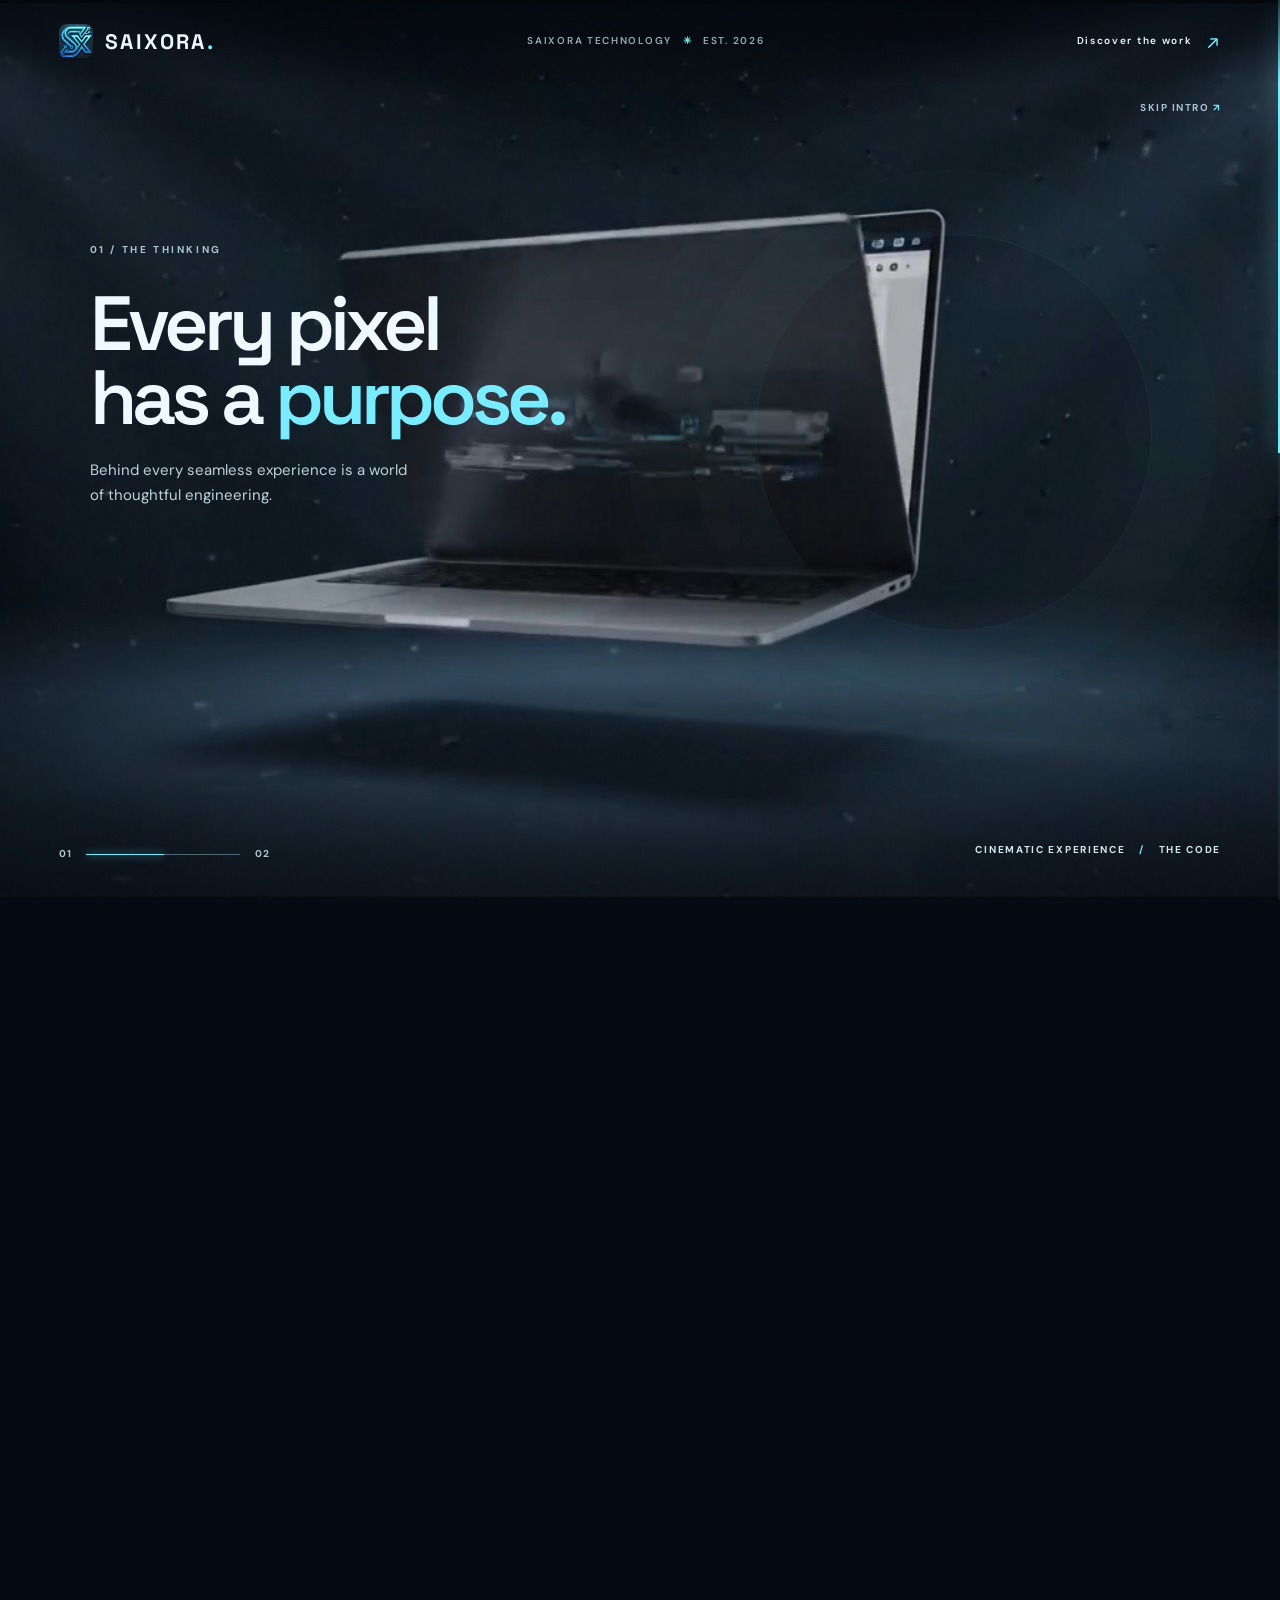
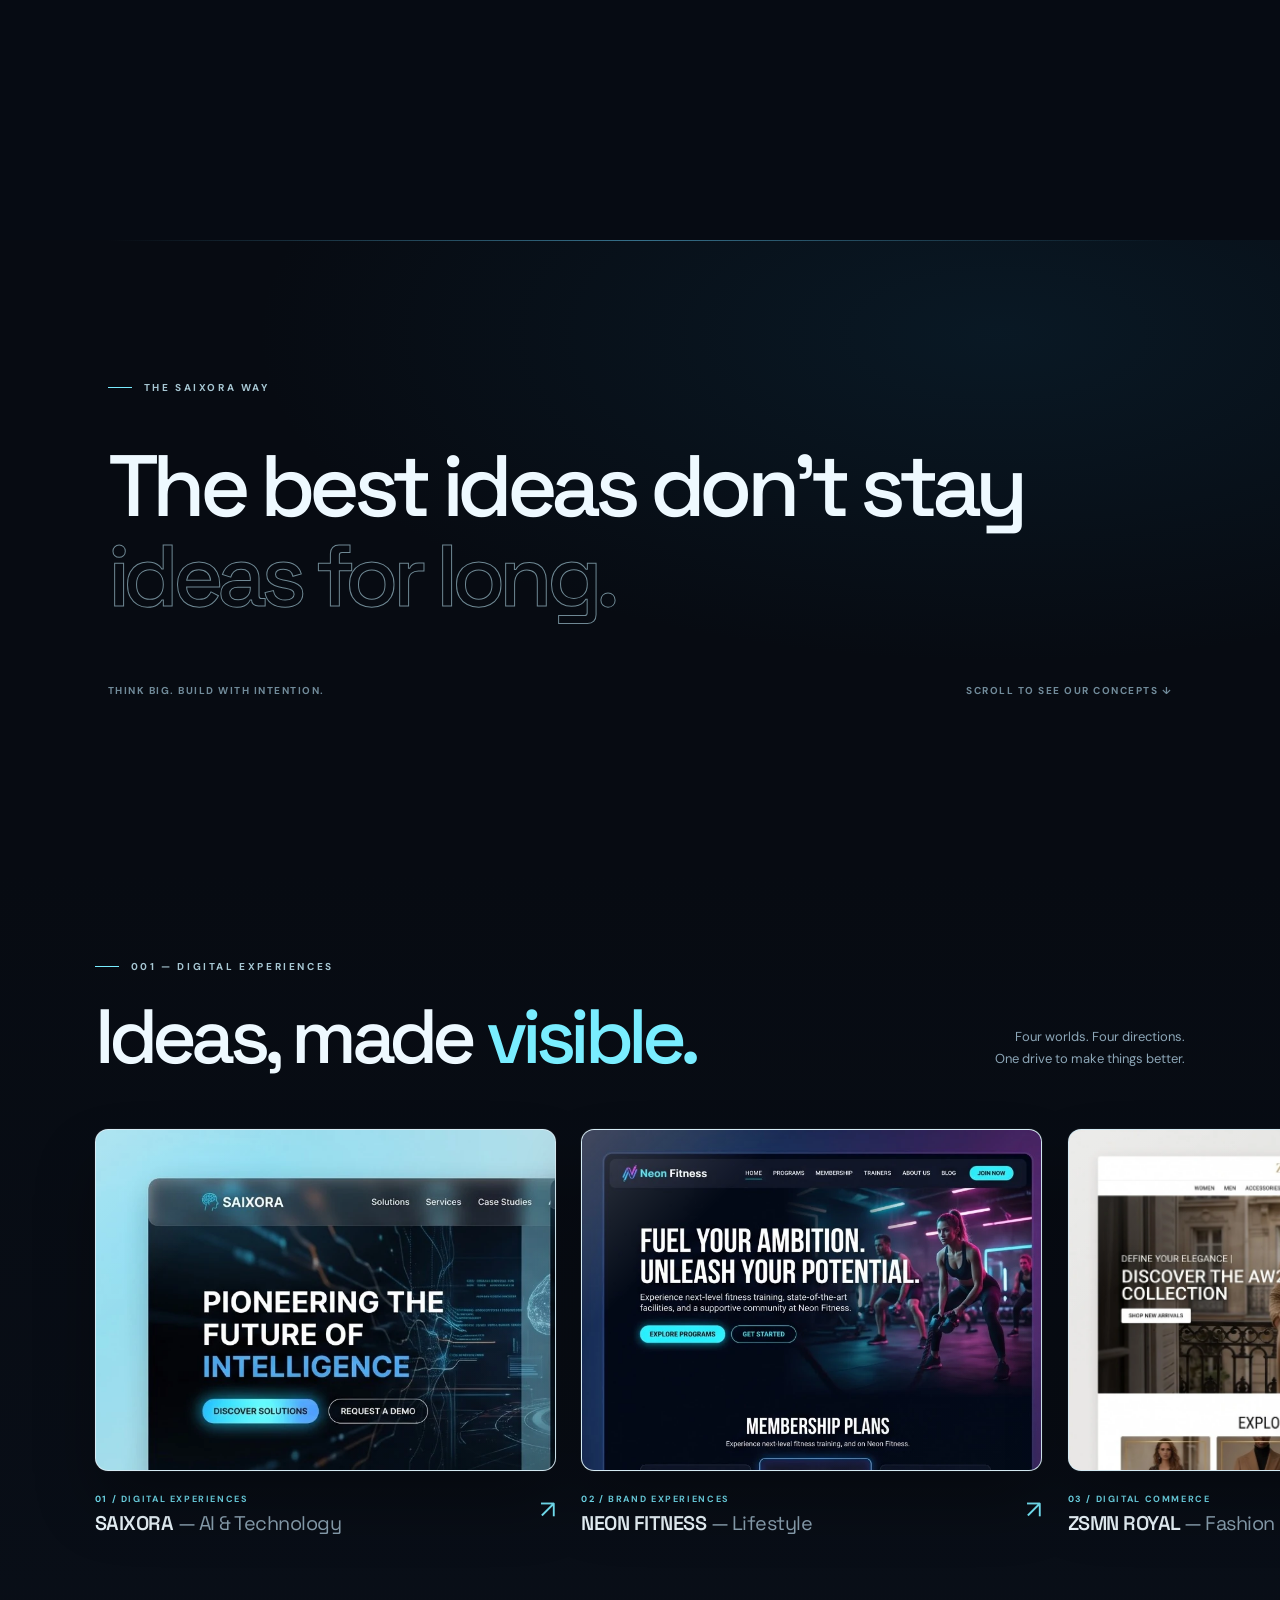
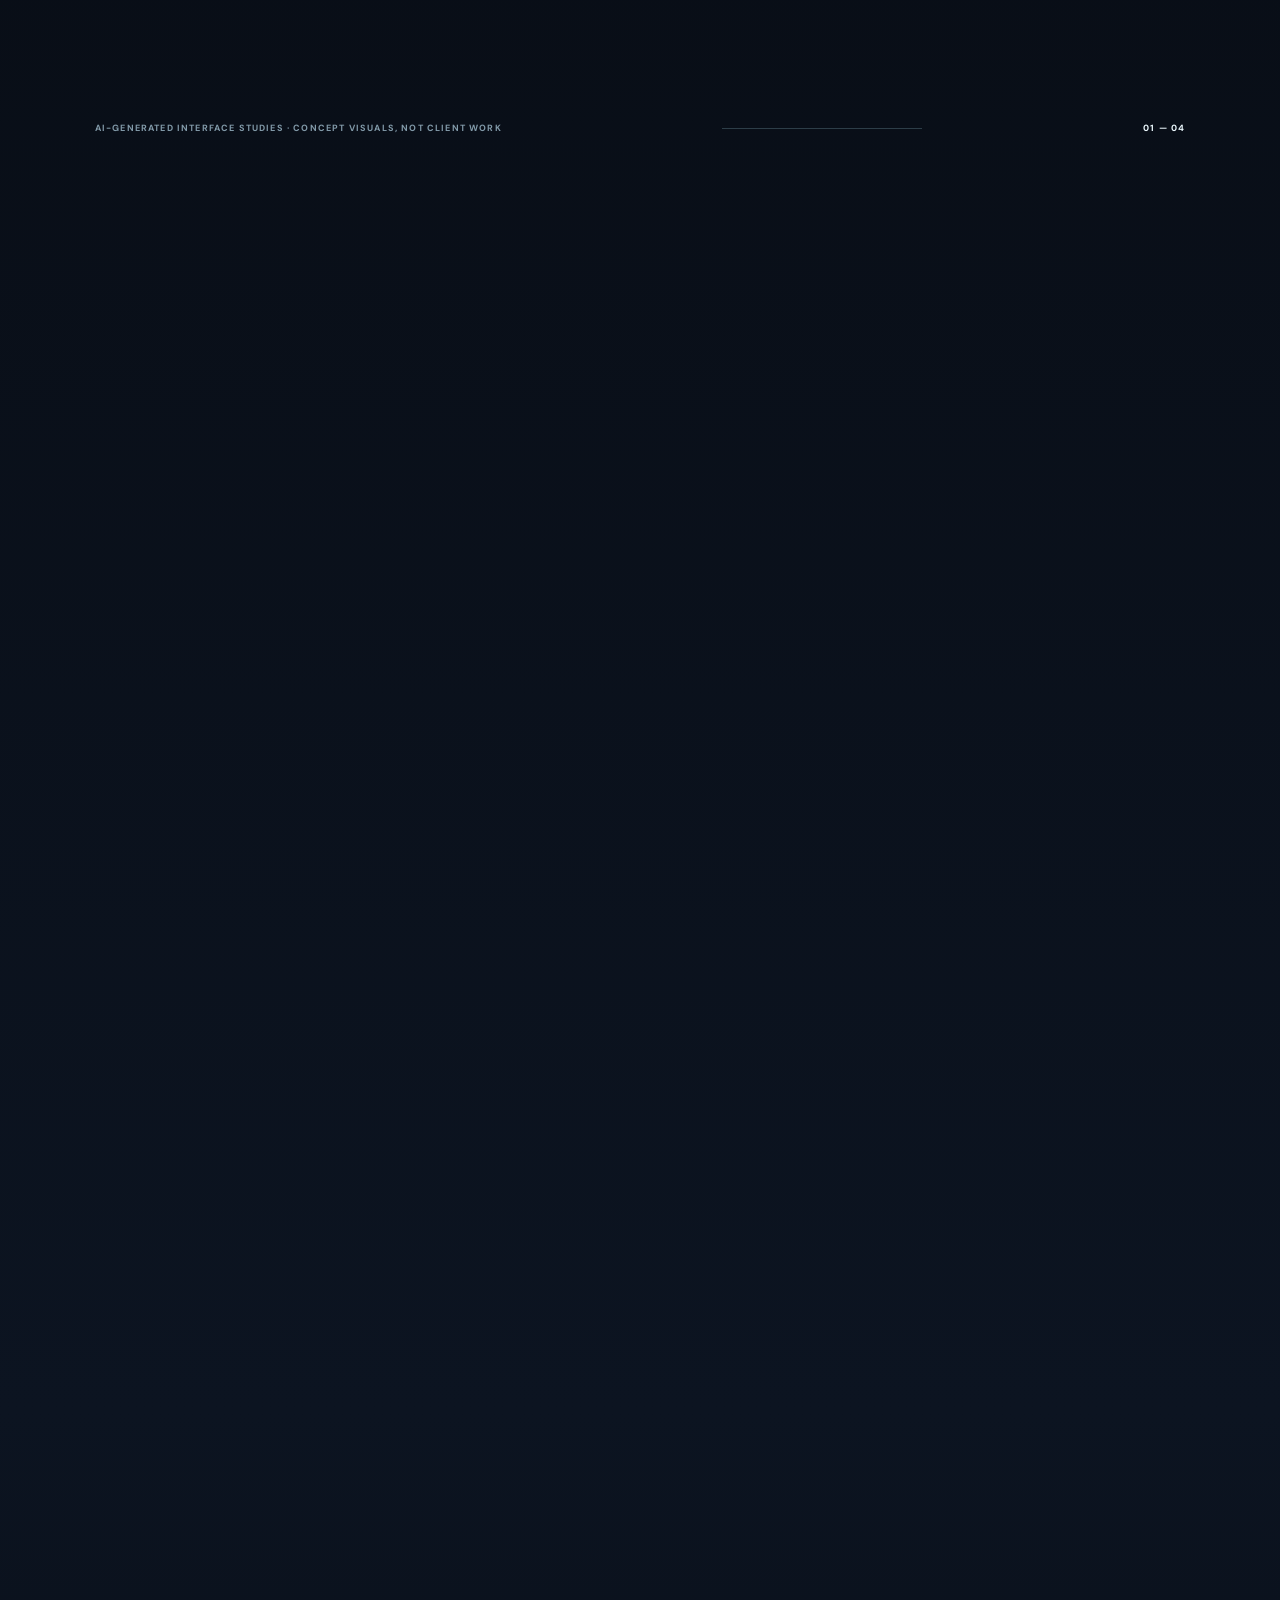
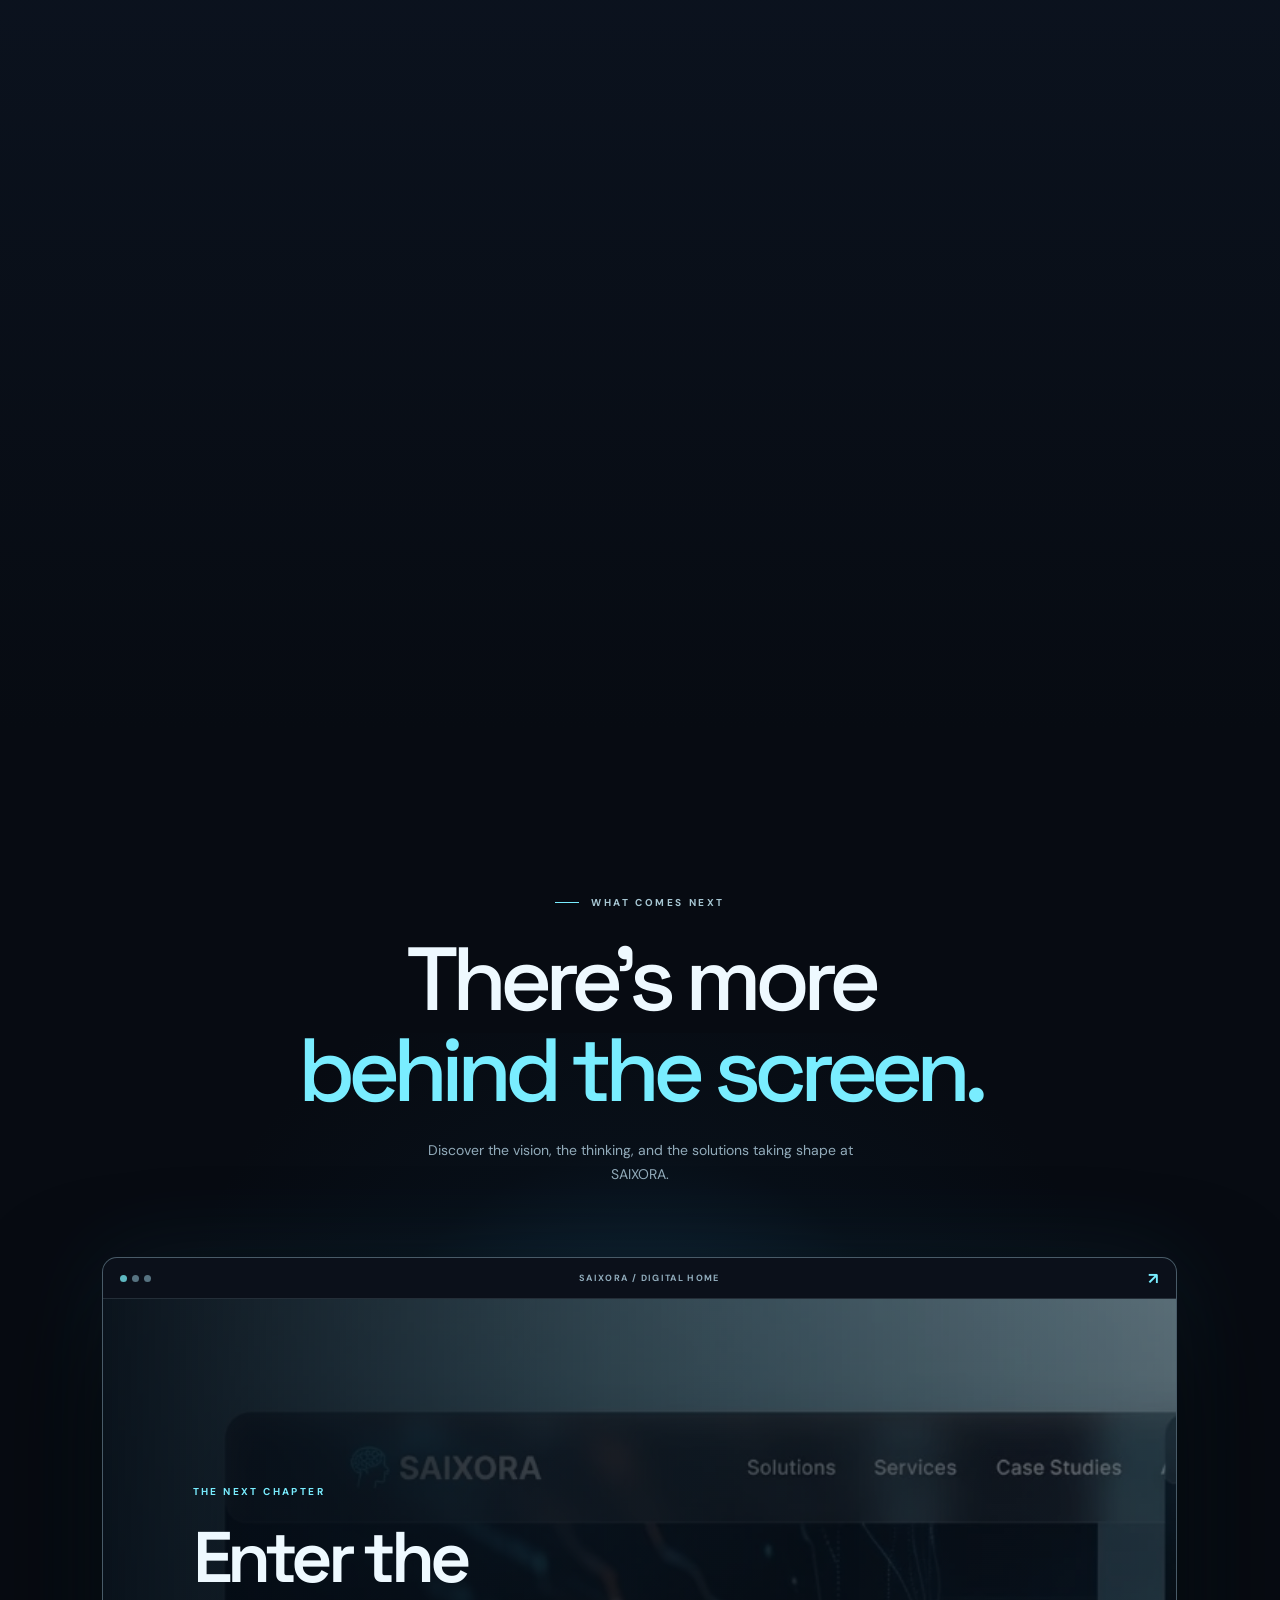
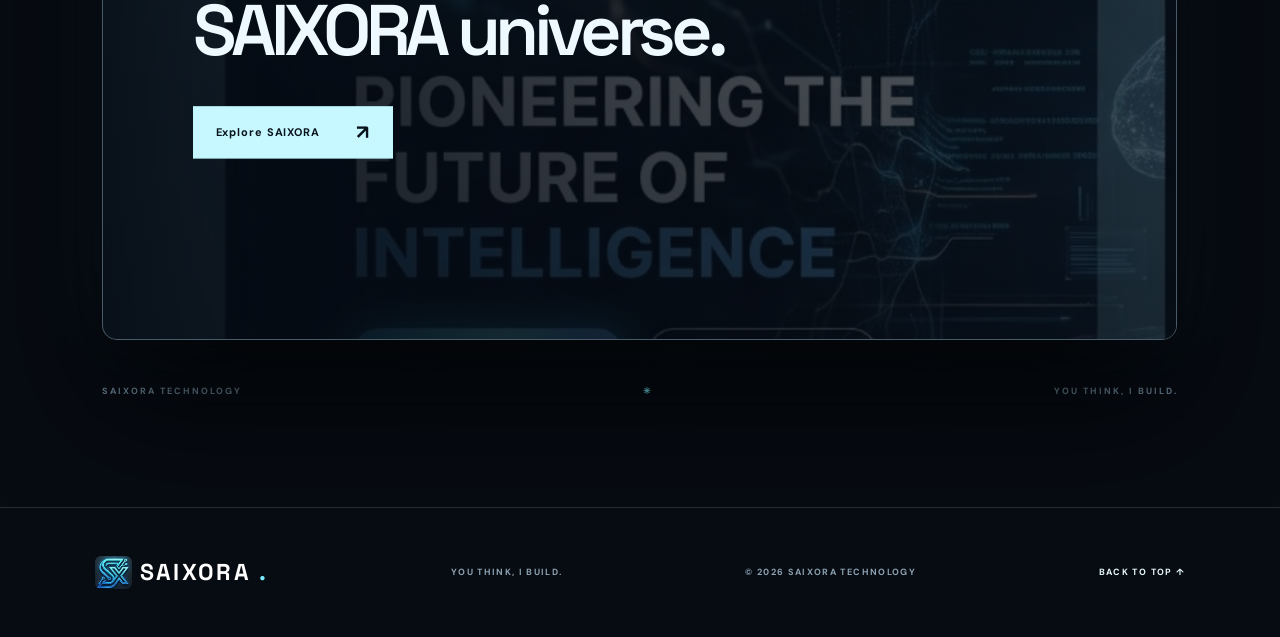
==== commit 0277b8e8: "n" ====
--- a/public/index.html
+++ b/public/index.html
@@ -6,7 +6,7 @@
   <meta name="viewport" content="width=device-width, initial-scale=1, viewport-fit=cover">
   <meta name="theme-color" content="#070b12">
   <meta name="description" content="SAIXORA — You think, I build. A cinematic introduction to thoughtful software, design, and technology.">
-  <meta name="robots" content="noindex, nofollow">
+ <meta name="robots" content="index, follow, max-image-preview:large">
   
   <title>SAIXORA® — You think, I build.</title>
   <link rel="icon" href="assets/favicon.png" type="image/png">
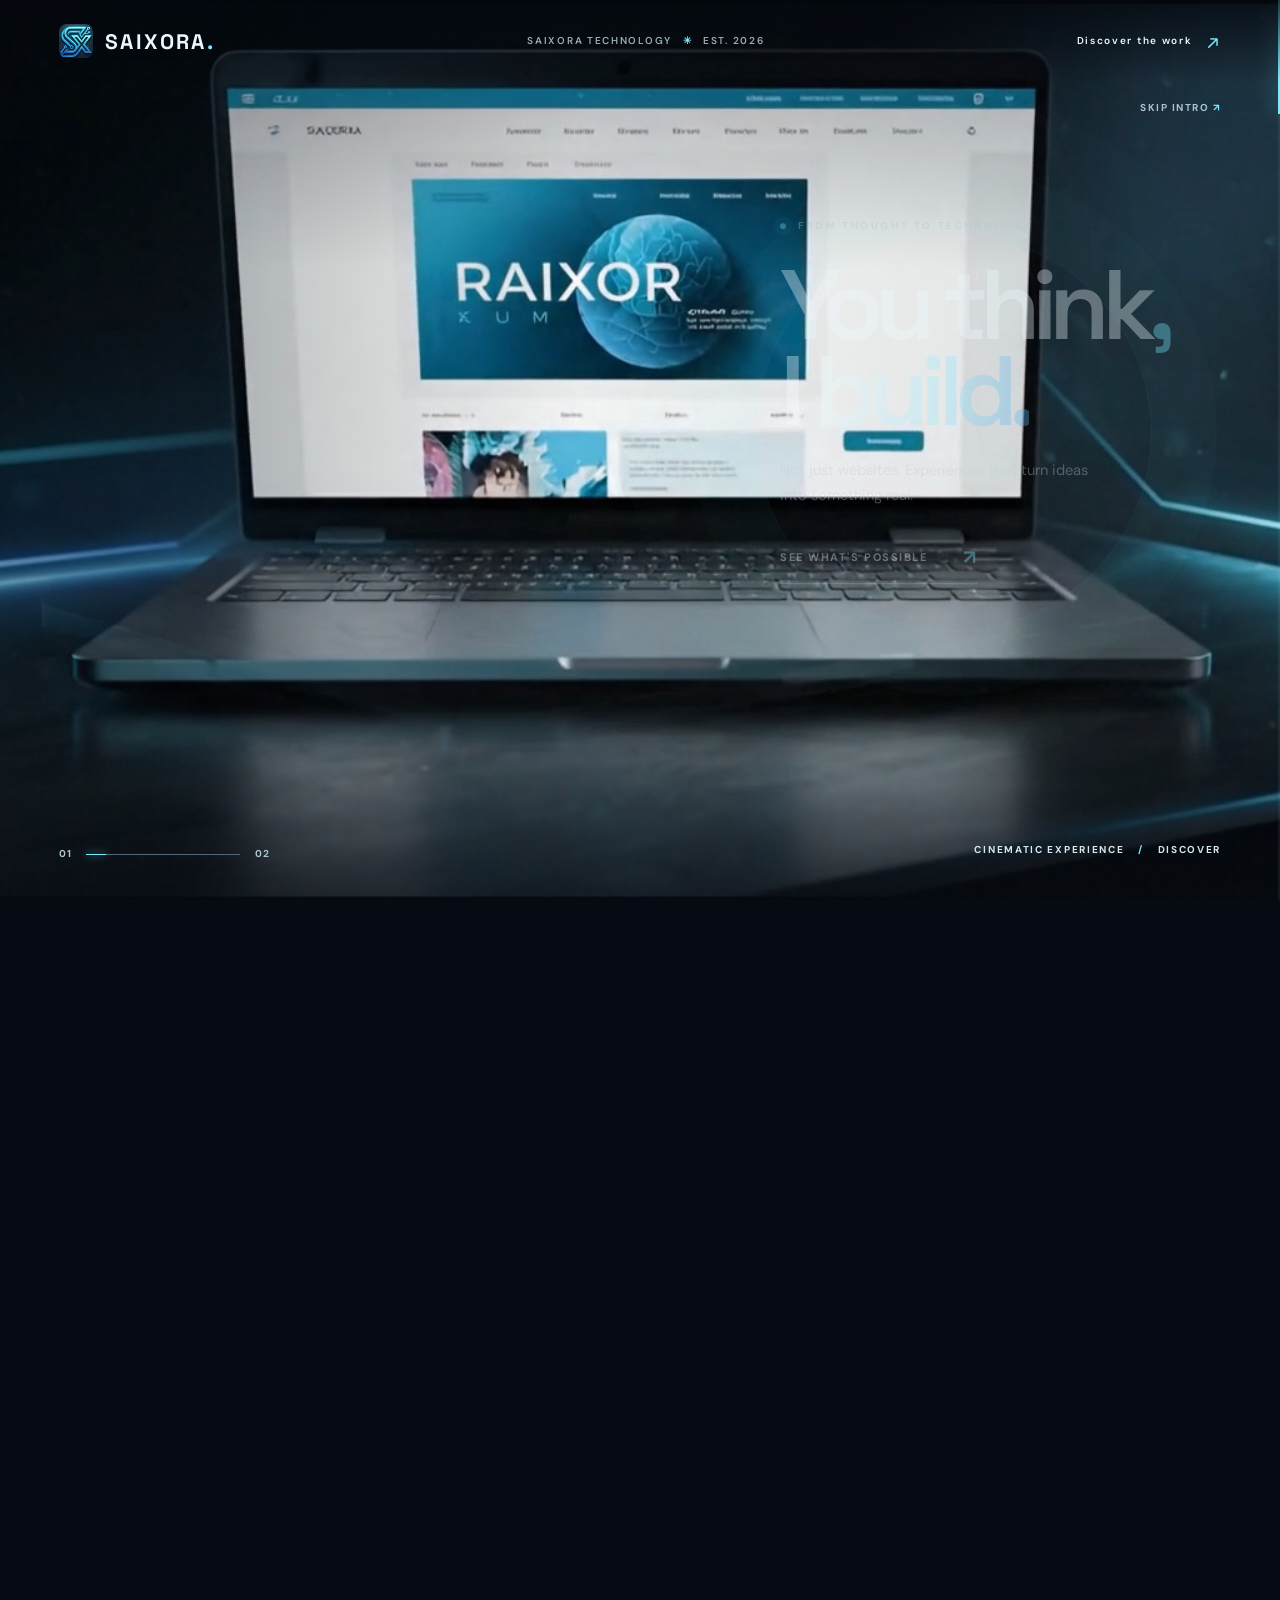
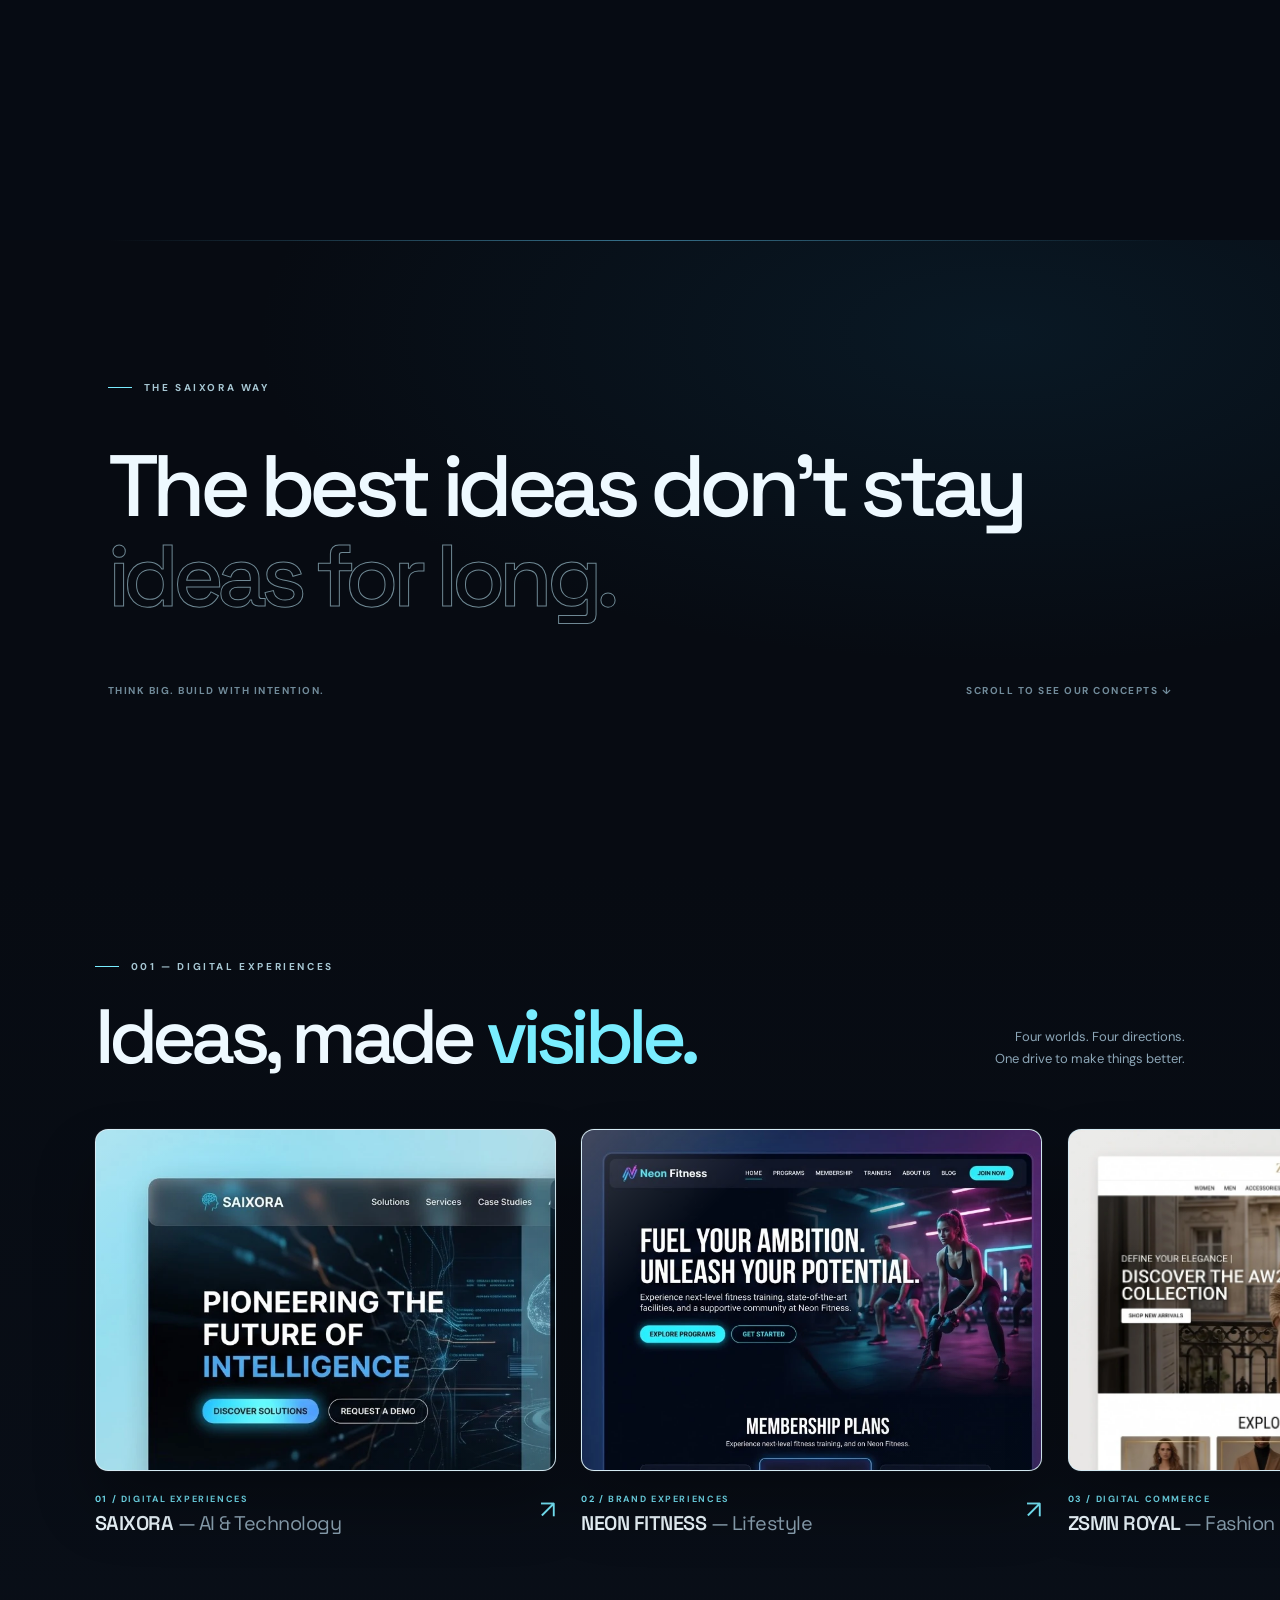
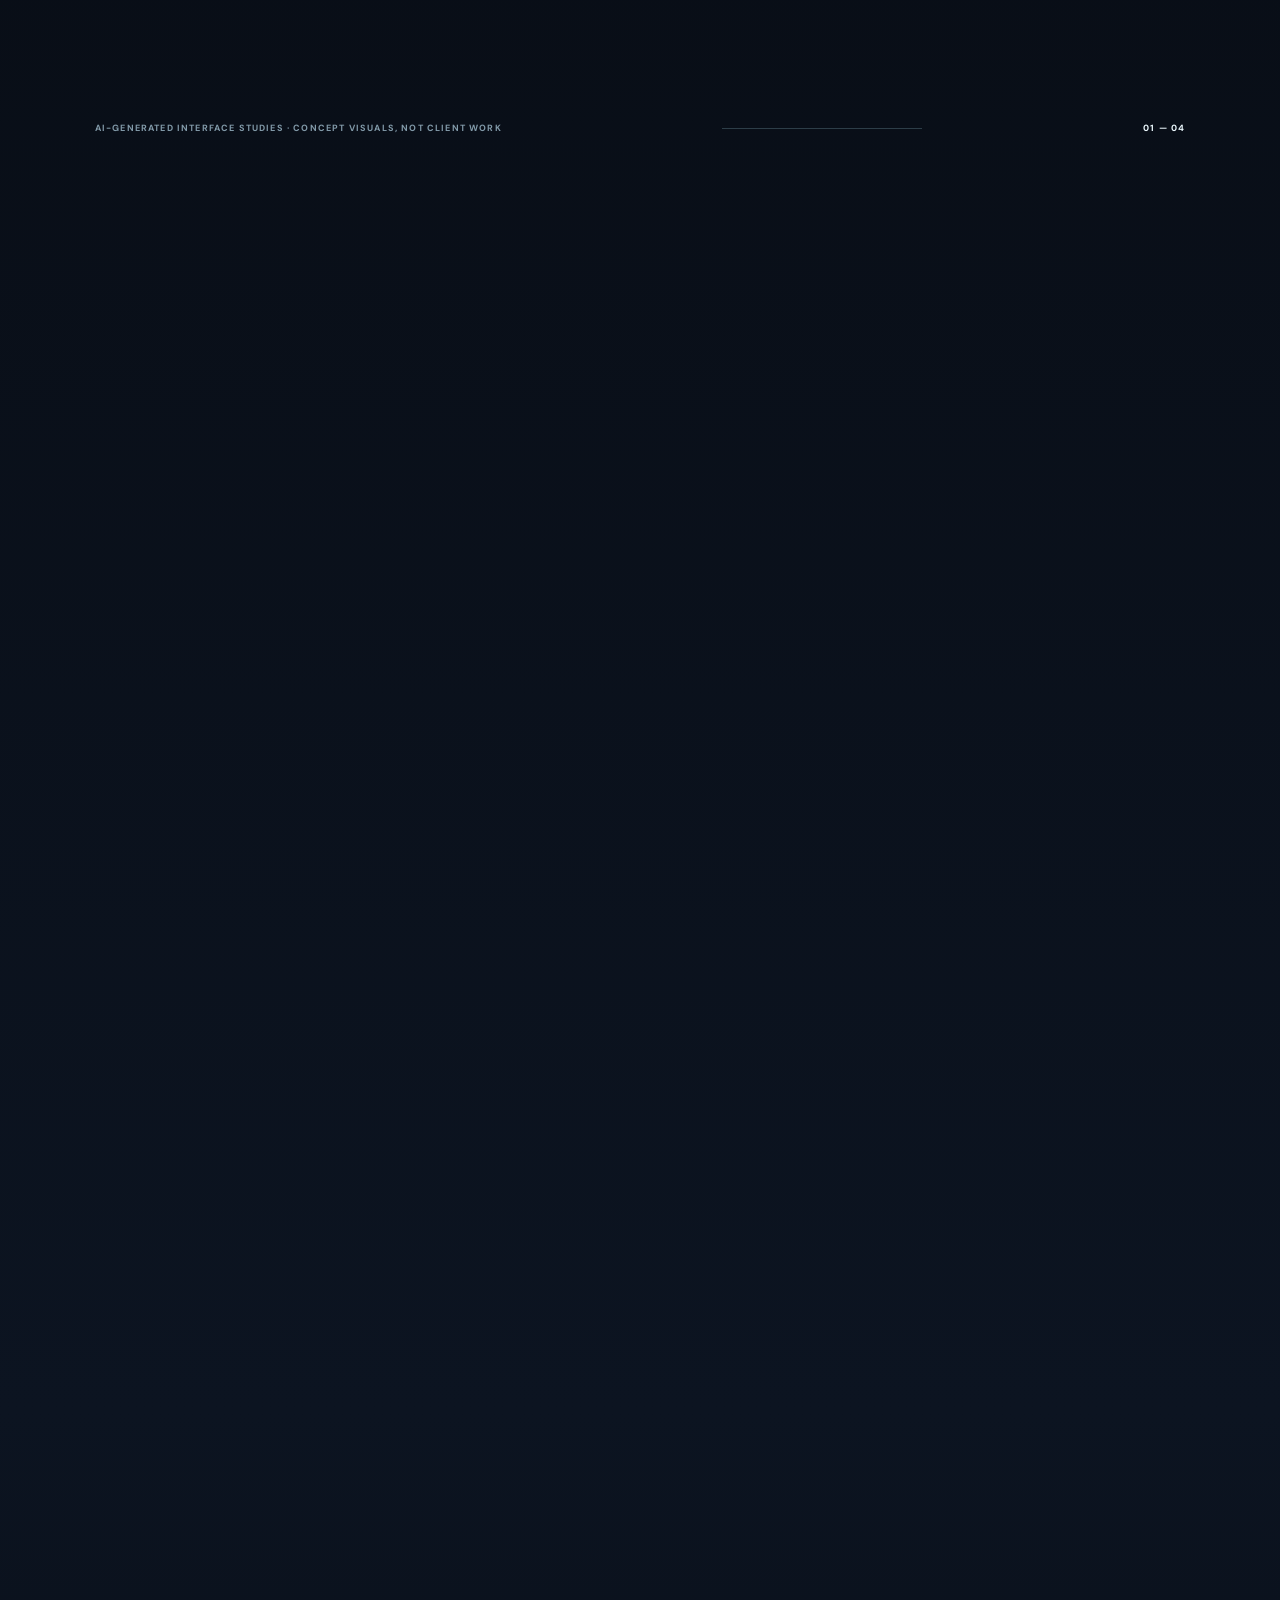
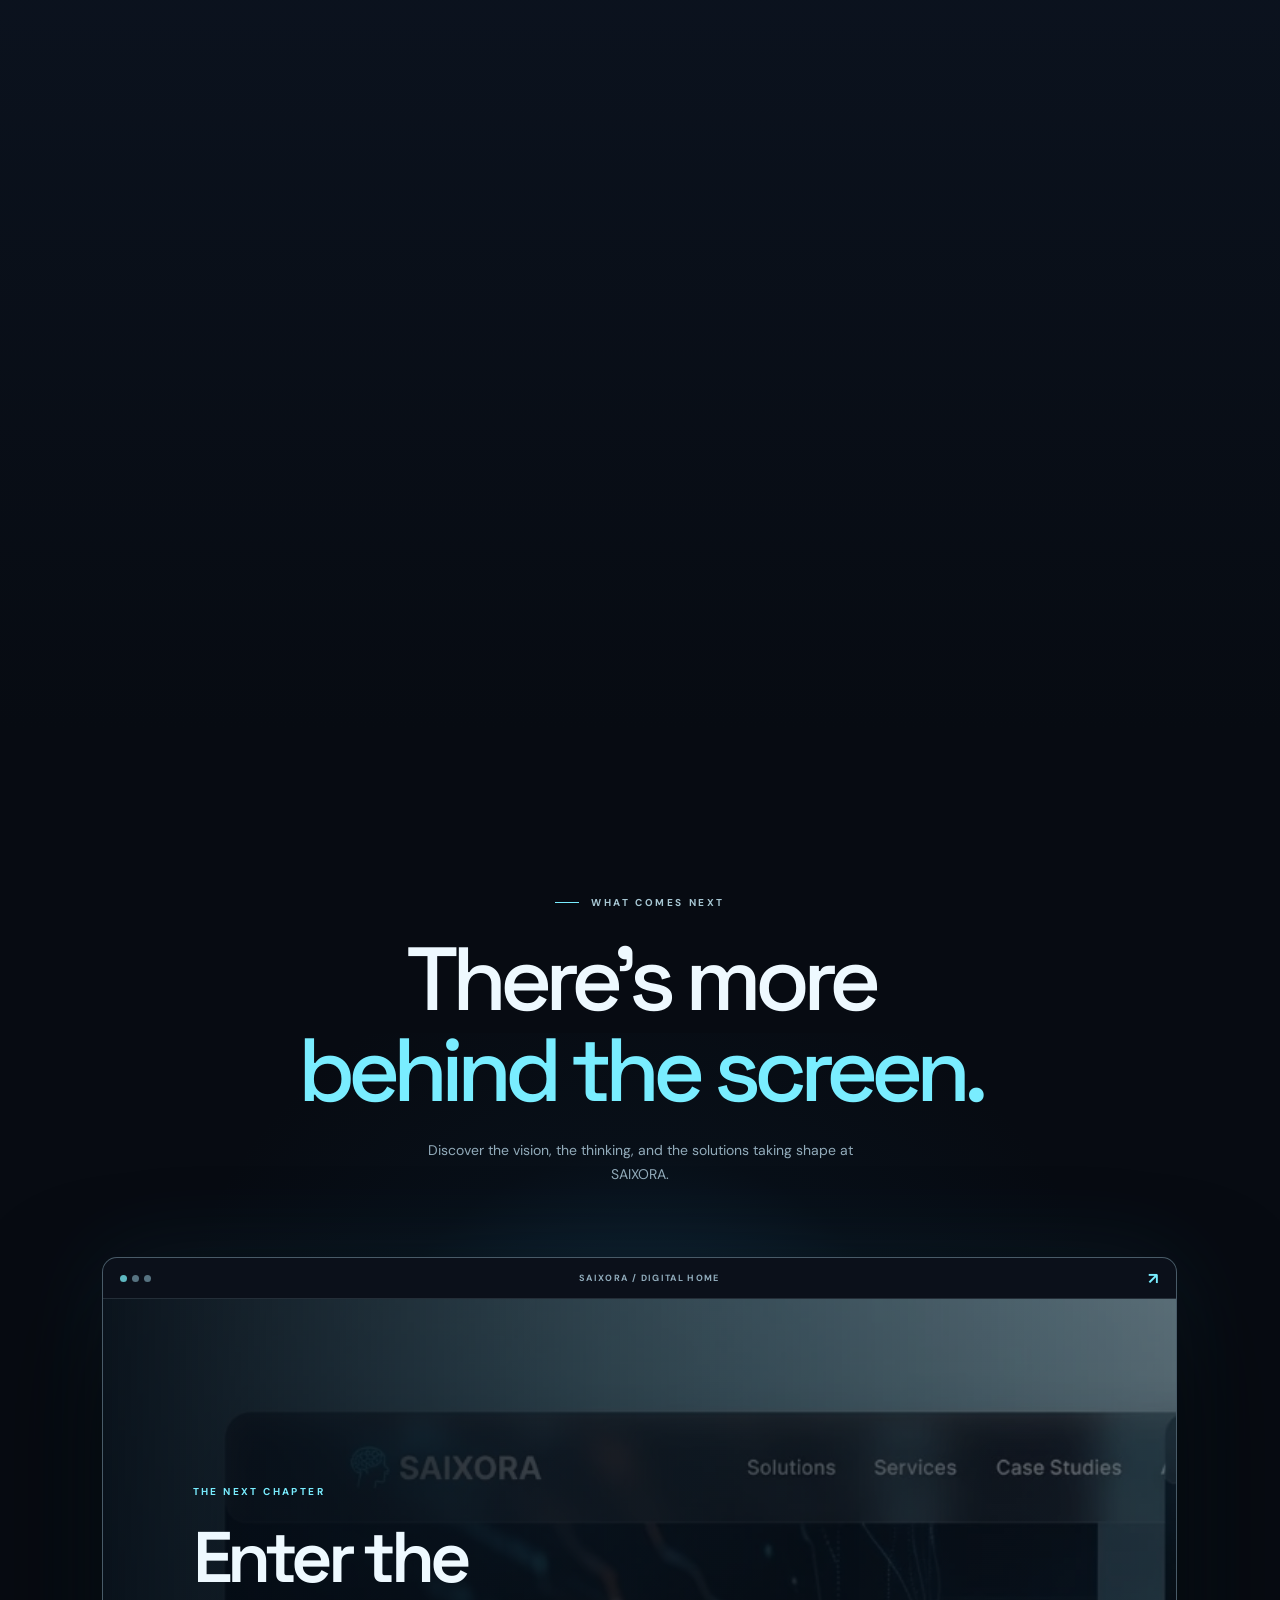
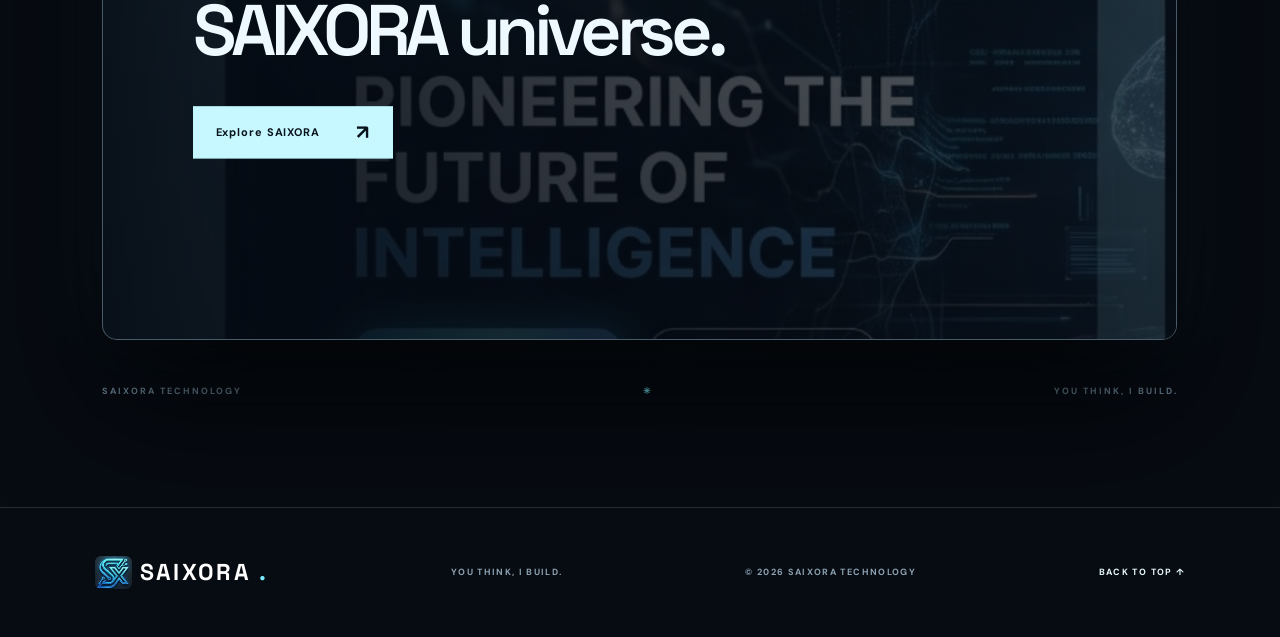
==== commit d455eeae: "Update index.html" ====
--- a/public/index.html
+++ b/public/index.html
@@ -8,7 +8,20 @@
   <meta name="description" content="SAIXORA — You think, I build. A cinematic introduction to thoughtful software, design, and technology.">
  <meta name="robots" content="index, follow, max-image-preview:large">
   
-  <title>SAIXORA® — You think, I build.</title>
+  
+<!-- SAIXORA Technology SEO -->
+<title>SAIXORA® Technology | Software & Web Development</title>
+
+<meta name="description" content="SAIXORA Technology — You Think, I Build. We develop custom websites, mobile applications, innovative software and digital solutions for businesses and startups.">
+
+<meta name="keywords" content="Saixora, SAIXORA, Saixora Technology, SAI, S Technology, Technology, Saixora Shield, Shield, Software Company, Software Development, Website Development, Web Design, Mobile App Development, Custom Software, Digital Solutions">
+
+<meta name="robots" content="index, follow, max-image-preview:large">
+
+<link rel="canonical" href="https://saixora-website.onrender.com/">
+
+<link rel="icon" type="image/png" href="/assets/favicon.png">
+
   <link rel="icon" href="assets/favicon.png" type="image/png">
   <link rel="preload" href="assets/opening-poster.webp" as="image" fetchpriority="high">
   <link rel="stylesheet" href="styles.css">
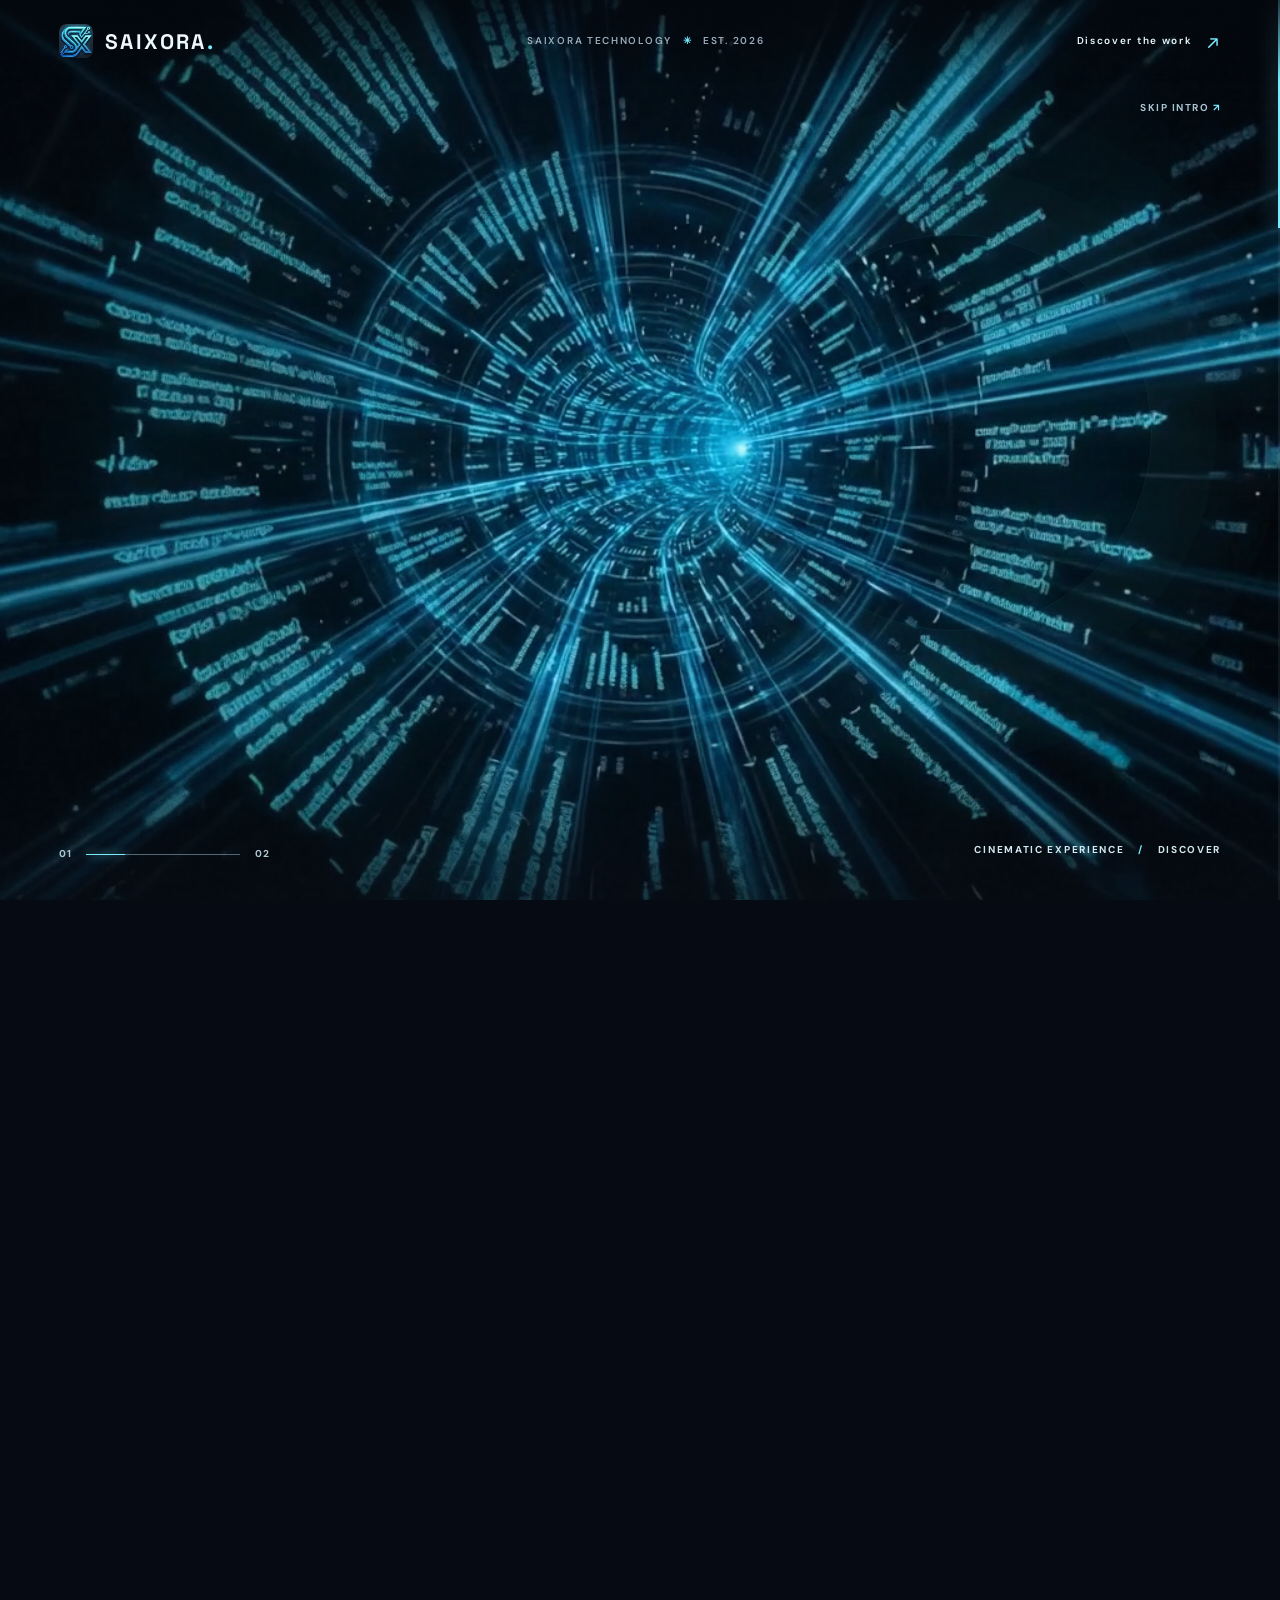
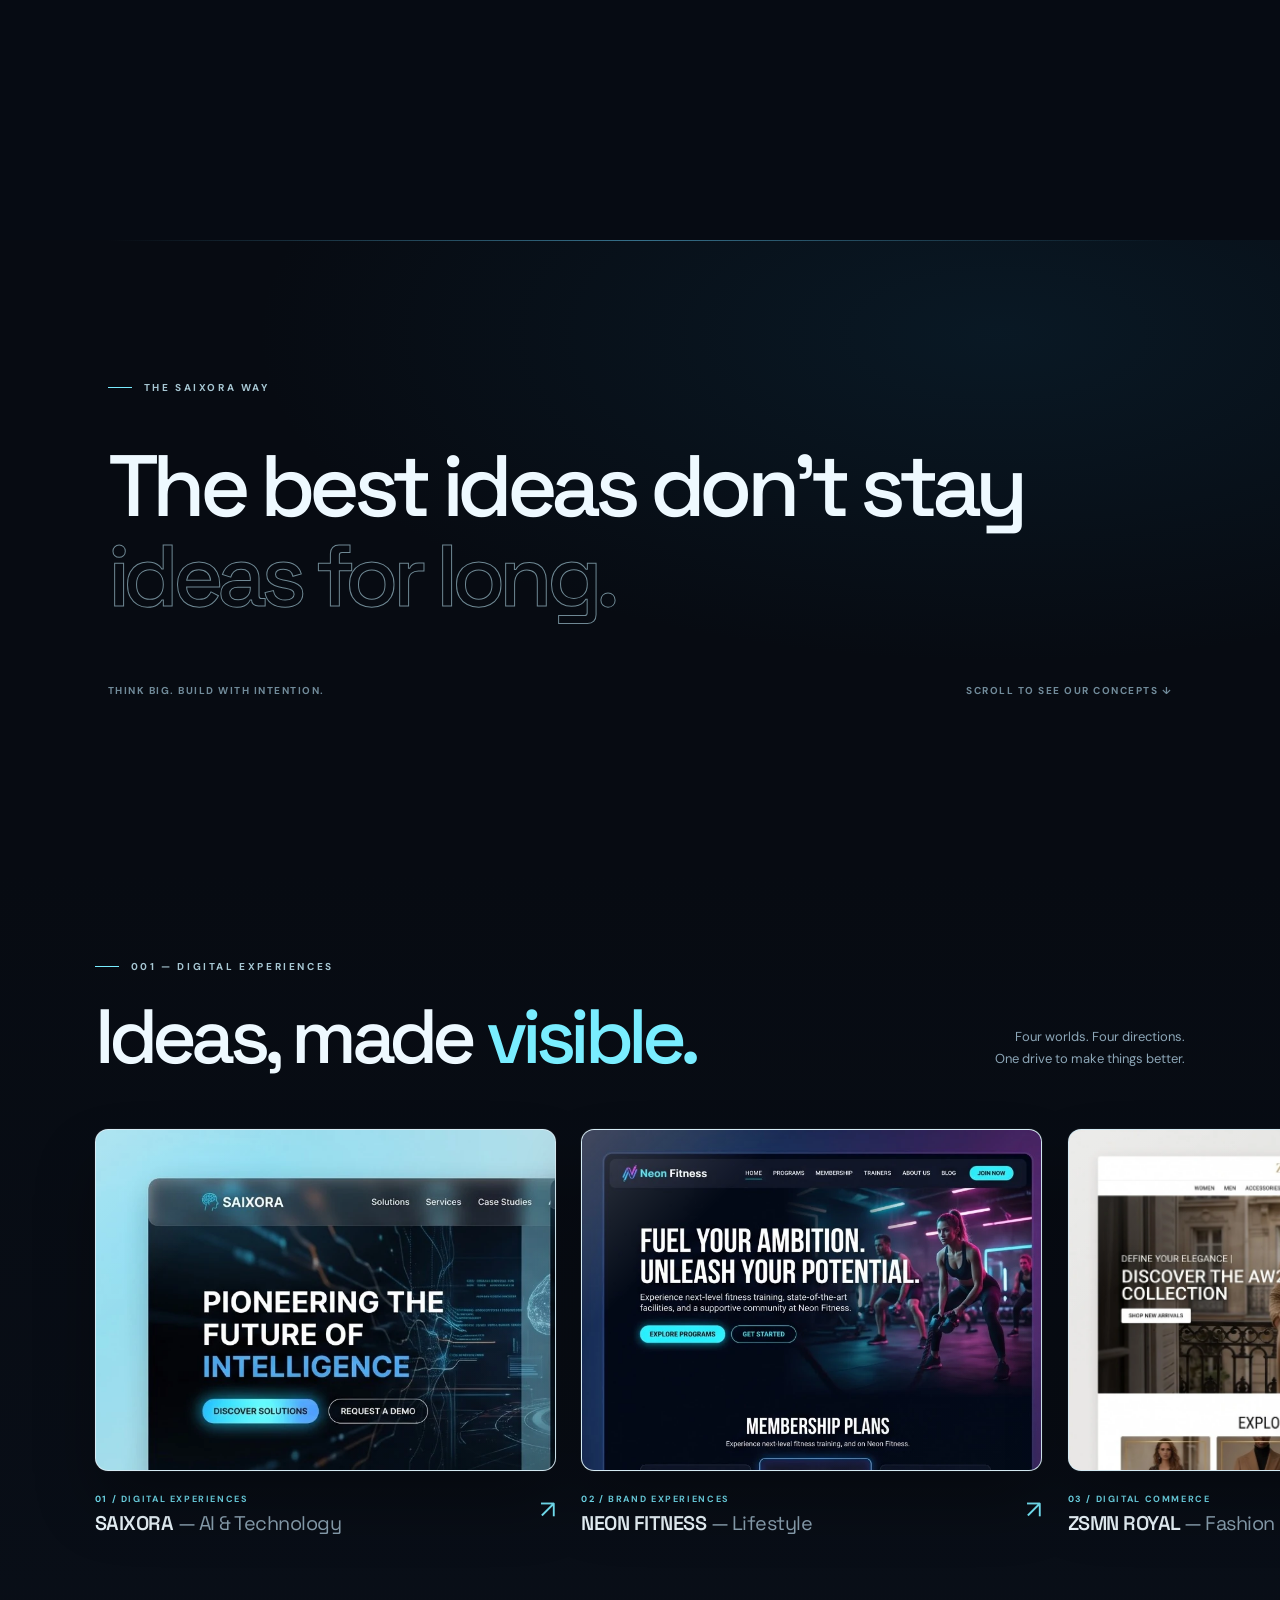
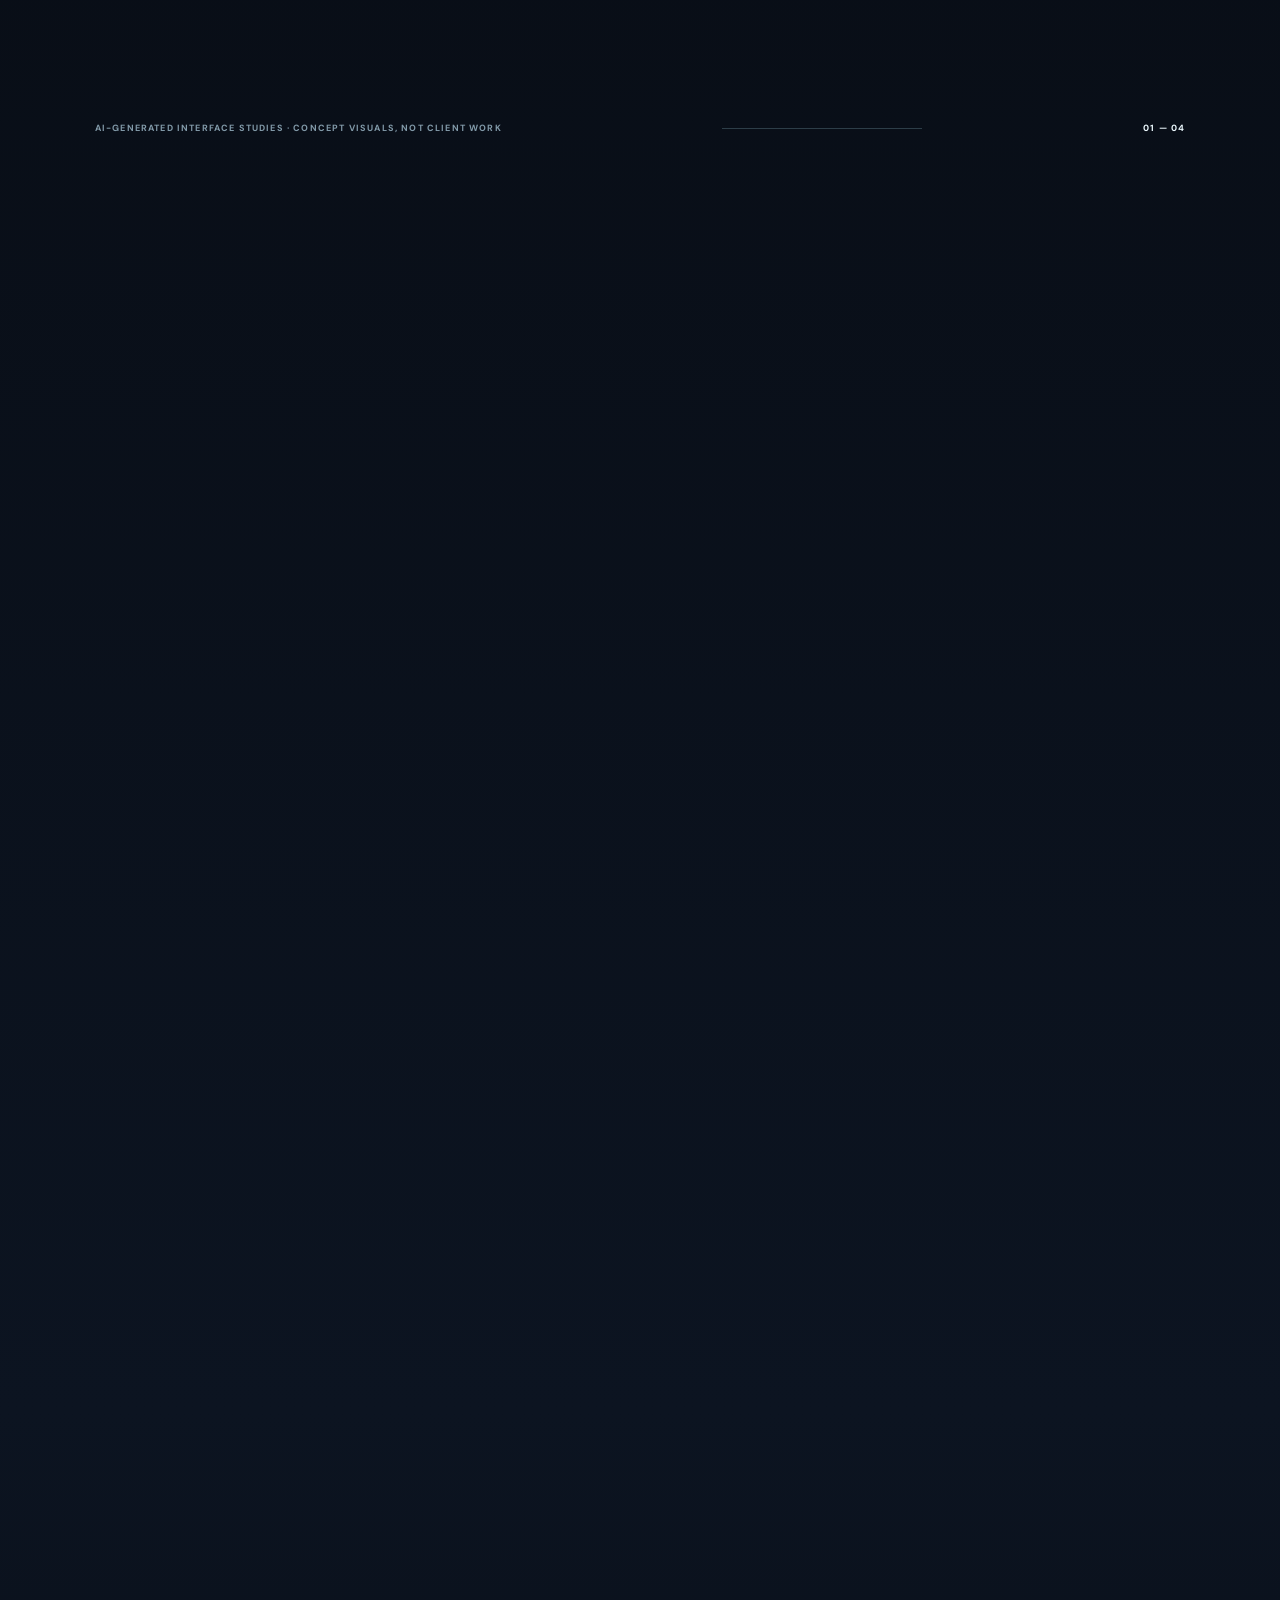
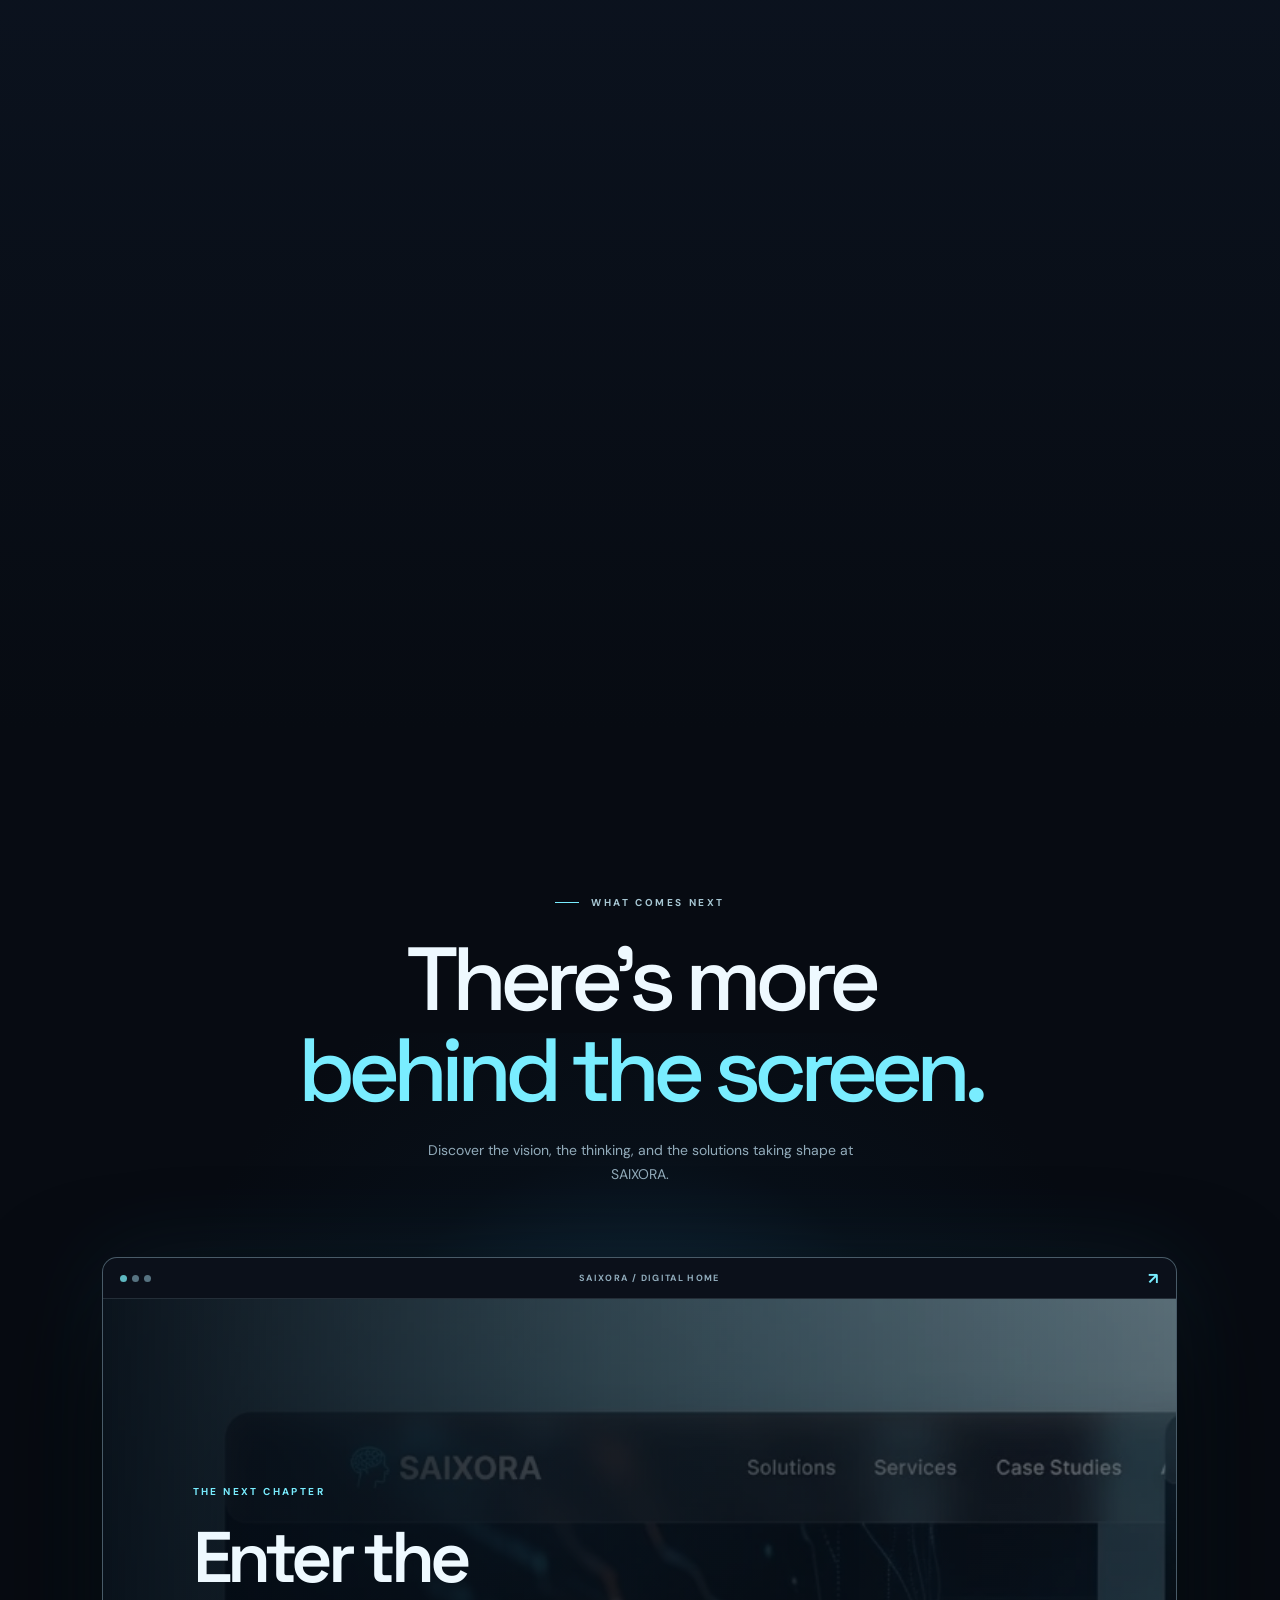
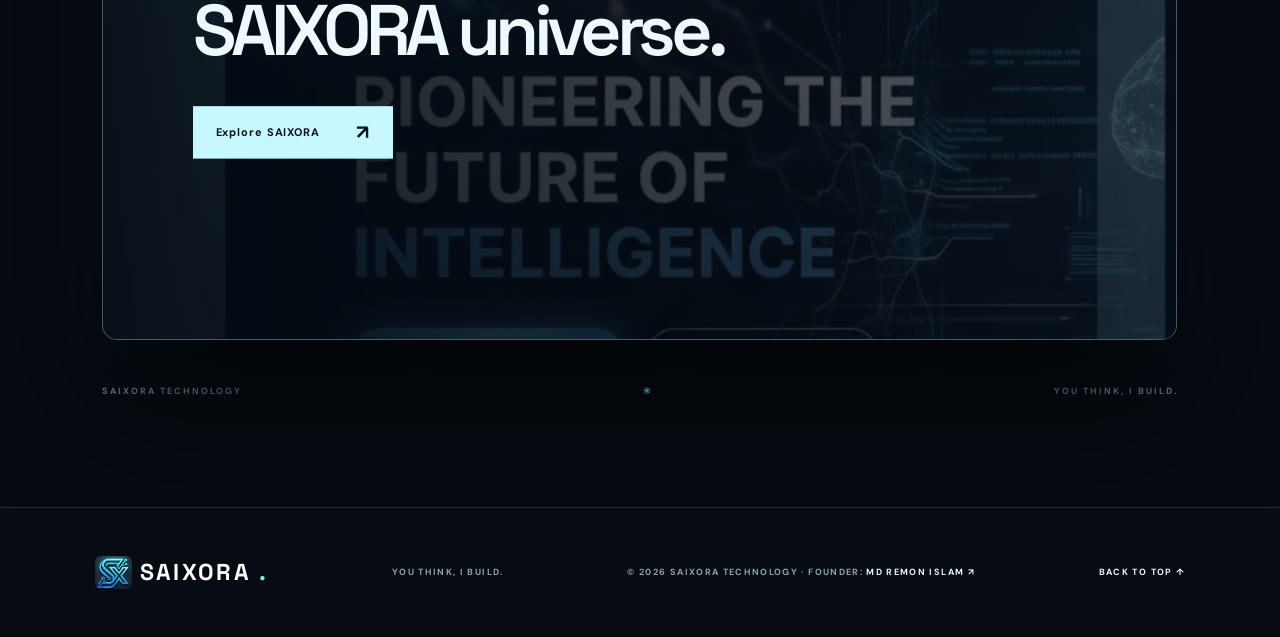
==== commit 5ae8af74: "UI changes" ====
--- a/public/index.html
+++ b/public/index.html
@@ -1,28 +1,64 @@
+
 <!doctype html>
 <html lang="en">
 <head>
-  <meta name="google-site-verification" content="_1b8NJ_AOctA23OZfcxHi8_ITWnginYz8o02t3eQHFw"/>
   <meta charset="utf-8">
   <meta name="viewport" content="width=device-width, initial-scale=1, viewport-fit=cover">
   <meta name="theme-color" content="#070b12">
-  <meta name="description" content="SAIXORA — You think, I build. A cinematic introduction to thoughtful software, design, and technology.">
- <meta name="robots" content="index, follow, max-image-preview:large">
-  
-  
-<!-- SAIXORA Technology SEO -->
-<title>SAIXORA® Technology | Software & Web Development</title>
+  <meta name="google-site-verification" content="_1b8NJ_AOctA23OZfcxHi8_ITWnginYz8o02t3eQHFw">
 
-<meta name="description" content="SAIXORA Technology — You Think, I Build. We develop custom websites, mobile applications, innovative software and digital solutions for businesses and startups.">
+  <!-- SAIXORA Technology: company-first search identity -->
+  <title>SAIXORA Technology | Software & Web Development</title>
+  <meta name="description" content="SAIXORA Technology — You Think, I Build. We create custom websites, mobile applications and practical software solutions for businesses, startups and individuals.">
+  <meta name="keywords" content="Saixora, SAIXORA, Saixora Technology, SAI, S Technology, Technology, Saixora Shield, Shield, Software Company, Software Development, Website Development, Web Design, Mobile App Development, Custom Software, Digital Solutions">
+  <meta name="robots" content="index, follow, max-image-preview:large">
+  <link rel="canonical" href="https://saixora-website.onrender.com/">
+  <link rel="icon" type="image/png" href="assets/favicon.png">
 
-<meta name="keywords" content="Saixora, SAIXORA, Saixora Technology, SAI, S Technology, Technology, Saixora Shield, Shield, Software Company, Software Development, Website Development, Web Design, Mobile App Development, Custom Software, Digital Solutions">
+  <!-- Social sharing -->
+  <meta property="og:type" content="website">
+  <meta property="og:site_name" content="SAIXORA Technology">
+  <meta property="og:title" content="SAIXORA Technology | You Think, I Build">
+  <meta property="og:description" content="Custom websites, applications and software solutions, built around your ideas.">
+  <meta property="og:url" content="https://saixora-website.onrender.com/">
+  <meta property="og:image" content="https://saixora-website.onrender.com/assets/saixora.webp">
+  <meta name="twitter:card" content="summary_large_image">
 
-<meta name="robots" content="index, follow, max-image-preview:large">
+  <!-- Organization and founder details for search engines -->
+  <script type="application/ld+json">
+  {
+    "@context": "https://schema.org",
+    "@graph": [
+      {
+        "@type": "Organization",
+        "@id": "https://saixora-website.onrender.com/#organization",
+        "name": "SAIXORA Technology",
+        "alternateName": "SAIXORA",
+        "url": "https://saixora-website.onrender.com/",
+        "logo": "https://saixora-website.onrender.com/assets/saixora-symbol.webp",
+        "slogan": "You Think, I Build",
+        "description": "SAIXORA Technology develops websites, applications and custom software solutions.",
+        "founder": {
+          "@type": "Person",
+          "name": "Md Remon Islam",
+          "jobTitle": "Founder and Software Developer",
+          "url": "https://remonislam1927-art.github.io/portfolio-website/"
+        }
+      },
+      {
+        "@type": "WebSite",
+        "@id": "https://saixora-website.onrender.com/#website",
+        "url": "https://saixora-website.onrender.com/",
+        "name": "SAIXORA Technology",
+        "publisher": {
+          "@id": "https://saixora-website.onrender.com/#organization"
+        }
+      }
+    ]
+  }
+  </script>
 
-<link rel="canonical" href="https://saixora-website.onrender.com/">
-
-<link rel="icon" type="image/png" href="/assets/favicon.png">
-
-  <link rel="icon" href="assets/favicon.png" type="image/png">
+  <!-- Original cinematic page resources -->
   <link rel="preload" href="assets/opening-poster.webp" as="image" fetchpriority="high">
   <link rel="stylesheet" href="styles.css">
 </head>
@@ -45,7 +81,6 @@
       <div class="story-stage">
         <div class="video-shell" aria-hidden="true">
           <video id="cinematic" class="cinematic" muted playsinline webkit-playsinline preload="none" poster="assets/opening-poster.webp" disablepictureinpicture aria-hidden="true">
-            
           </video>
           <div class="video-vignette"></div>
           <div class="video-bottom-fade"></div>
@@ -55,7 +90,7 @@
         <div class="story-copy story-copy--intro" id="introCopy">
           <p class="eyebrow"><span class="pulse-dot"></span> FROM THOUGHT TO TECHNOLOGY</p>
           <h1>You think<span class="accent-comma">,</span><br><span class="gradient-text">I build.</span></h1>
-          <p class="story-subtitle">Not just websites. Experiences that turn ideas into something real.</p>
+          <p class="story-subtitle">Custom websites, applications and software solutions — turning your ideas into real digital experiences.</p>
           <a class="text-link" href="#work">See what's possible <span aria-hidden="true">↗</span></a>
         </div>
         <div class="story-copy story-copy--code" id="codeCopy" aria-hidden="true">
@@ -108,9 +143,9 @@
               <span class="project-preview"><img loading="lazy" src="assets/zsmn-royal.webp" alt="Editorial beige fashion ecommerce website interface concept"><span class="preview-reflection"></span><span class="project-open" aria-hidden="true">↗</span></span>
               <span class="project-info"><span><span class="project-index">03 / DIGITAL COMMERCE</span><strong>ZSMN ROYAL <span>— Fashion</span></strong></span><span class="project-arrow" aria-hidden="true">↗</span></span>
             </button>
-            <button class="project-card" type="button" data-project="nova" aria-label="View Secure Nova interface concept">
-              <span class="project-preview"><img loading="lazy" src="assets/secure-nova.webp" alt="Clean blue classroom security platform website interface concept"><span class="preview-reflection"></span><span class="project-open" aria-hidden="true">↗</span></span>
-              <span class="project-info"><span><span class="project-index">04 / PRODUCT DESIGN</span><strong>SECURE NOVA <span>— Education</span></strong></span><span class="project-arrow" aria-hidden="true">↗</span></span>
+            <button class="project-card" type="button" data-project="nova" aria-label="View Saixora Shield interface concept">
+              <span class="project-preview"><img loading="lazy" src="assets/secure-nova.webp" alt="Saixora Shield classroom security platform interface concept"><span class="preview-reflection"></span><span class="project-open" aria-hidden="true">↗</span></span>
+              <span class="project-info"><span><span class="project-index">04 / PRODUCT DESIGN</span><strong>SAIXORA SHIELD <span>— Education</span></strong></span><span class="project-arrow" aria-hidden="true">↗</span></span>
             </button>
           </div>
         </div>
@@ -129,14 +164,18 @@
     </section>
   </main>
 
-  <footer class="footer"><a href="#top" class="footer-brand"><img src="assets/saixora-symbol.webp" alt="" width="37" height="33">SAIXORA<span>.</span></a><span>YOU THINK, I BUILD.</span><span>© <span id="year">2026</span> SAIXORA TECHNOLOGY</span><a href="#top">BACK TO TOP ↑</a></footer>
+  <footer class="footer">
+    <a href="#top" class="footer-brand"><img src="assets/saixora-symbol.webp" alt="" width="37" height="33">SAIXORA<span>.</span></a>
+    <span>YOU THINK, I BUILD.</span>
+    <span>© <span id="year">2026</span> SAIXORA TECHNOLOGY · FOUNDER: <a href="https://remonislam1927-art.github.io/portfolio-website/" target="_blank" rel="noopener noreferrer" aria-label="Md Remon Islam, founder of SAIXORA Technology — view portfolio">MD REMON ISLAM ↗</a></span>
+    <a href="#top">BACK TO TOP ↑</a>
+  </footer>
 
   <dialog id="projectDialog" class="project-dialog" aria-labelledby="dialogTitle">
     <div class="dialog-top"><span class="dialog-kicker">INTERFACE CONCEPT / <span id="dialogNumber">01</span></span><button type="button" id="closeDialog" class="dialog-close" aria-label="Close project preview">✕</button></div>
     <div class="dialog-grid"><div class="dialog-image"><img id="dialogImage" src="assets/saixora.webp" alt=""></div><div class="dialog-details"><span class="section-kicker">THE CONCEPT</span><h2 id="dialogTitle">SAIXORA</h2><p id="dialogDescription"></p><p class="dialog-note">AI-generated concept artwork supplied for this landing page; not a live client project.</p><button type="button" class="dialog-back" id="dialogBack">Back to the gallery ↗</button></div></div>
   </dialog>
 
-
   <script src="script.js" defer></script>
 </body>
 </html>
